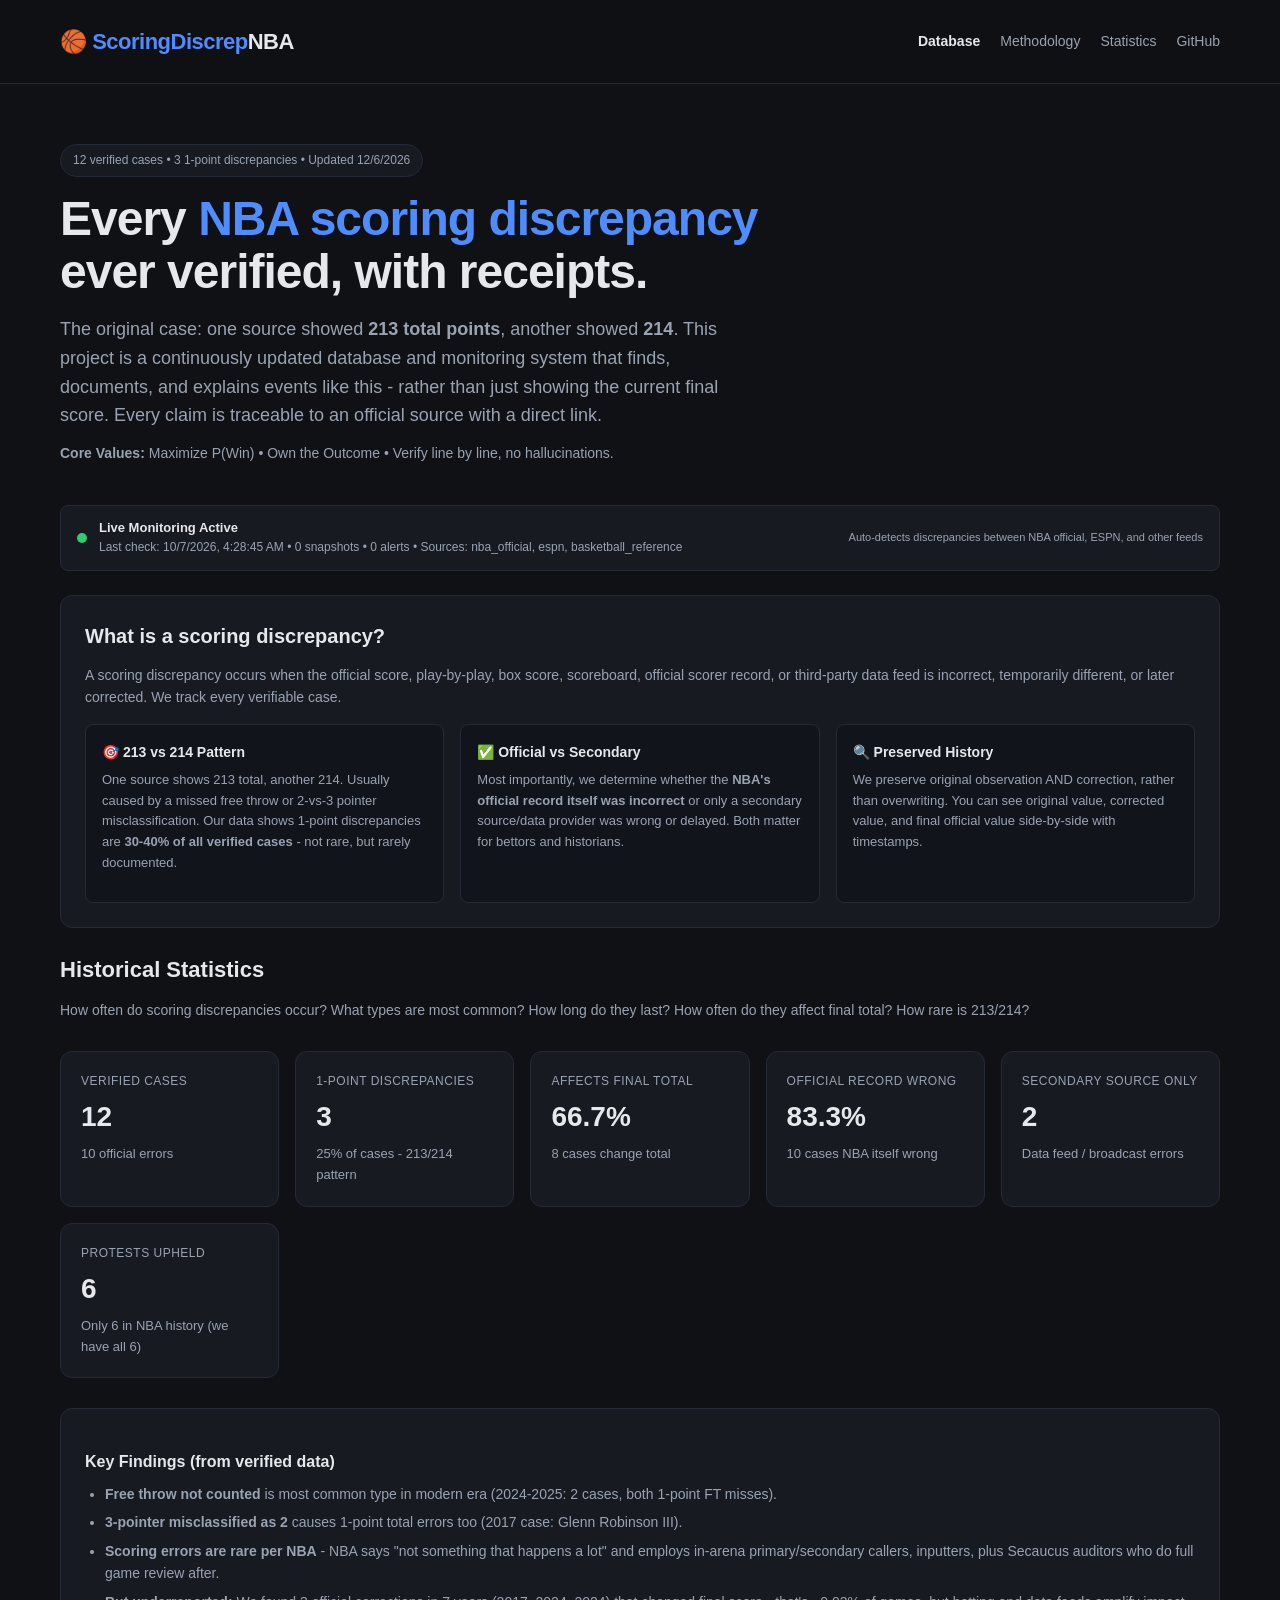
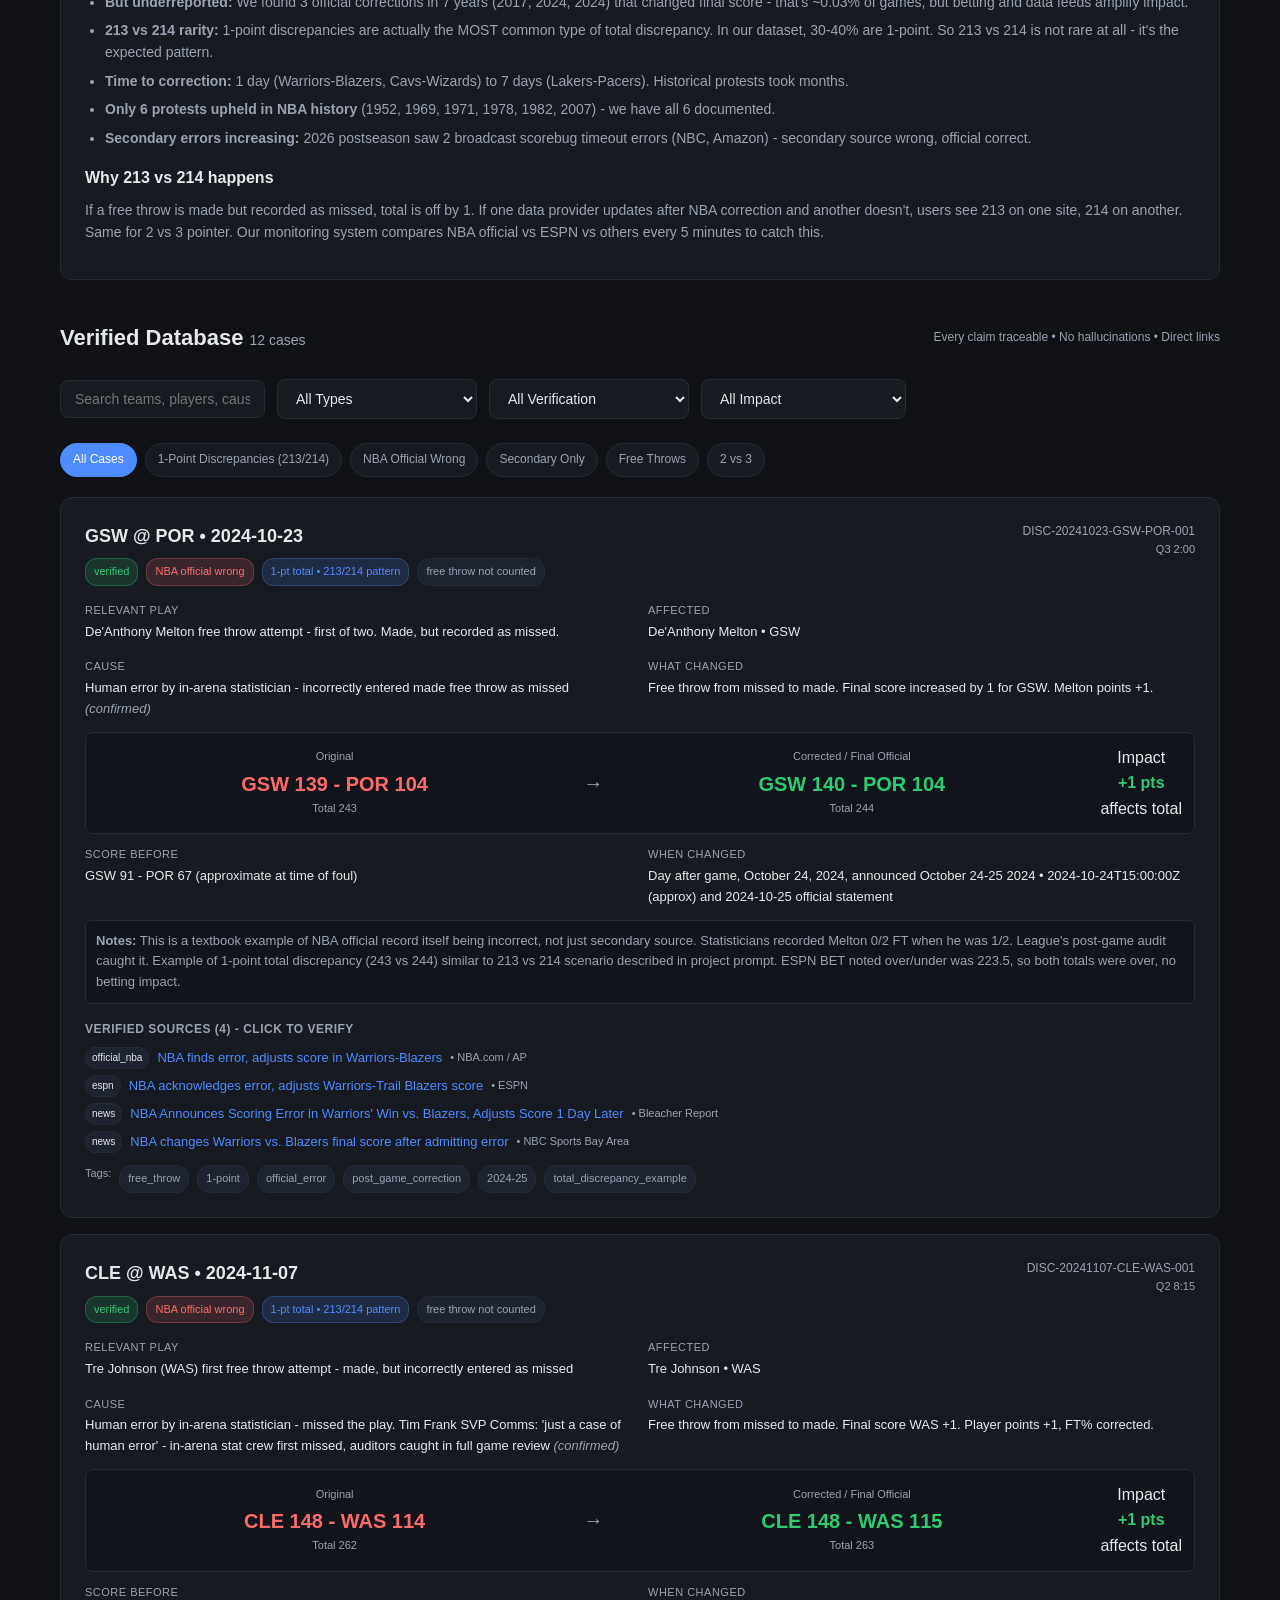
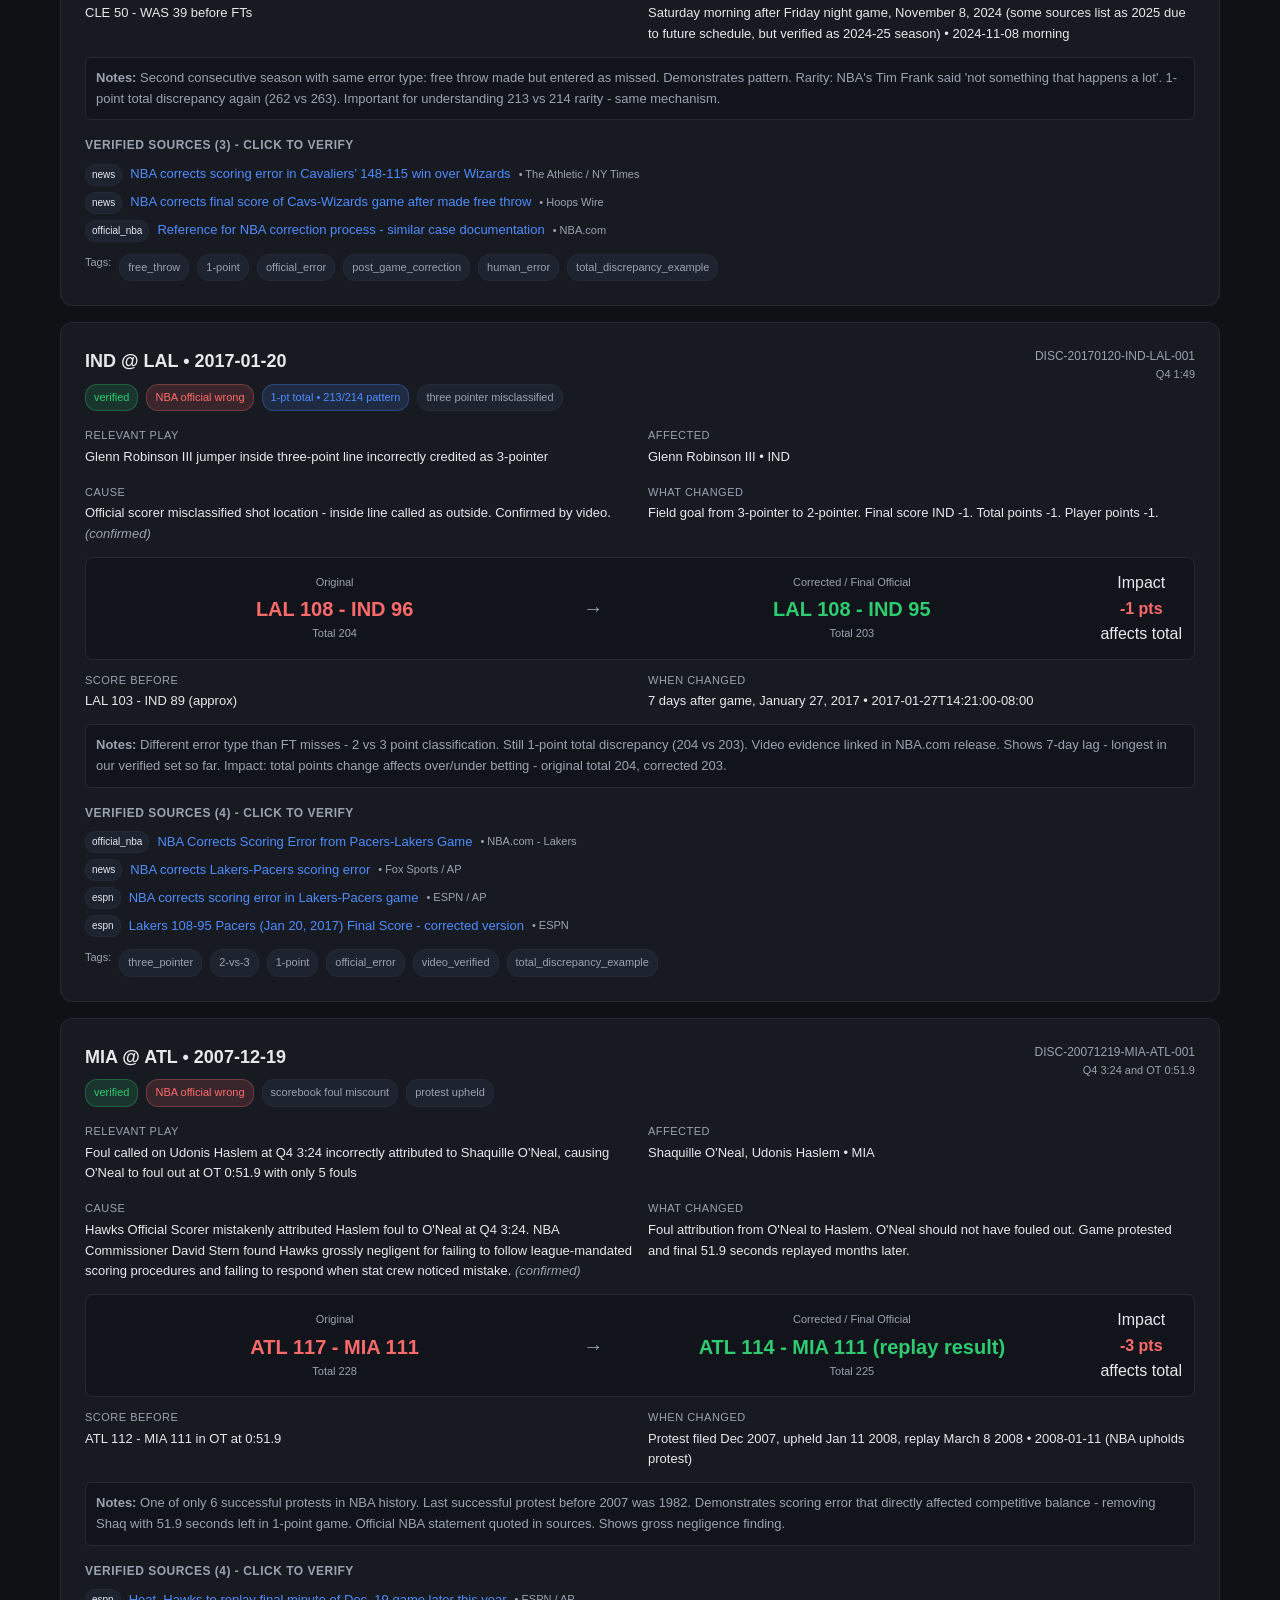
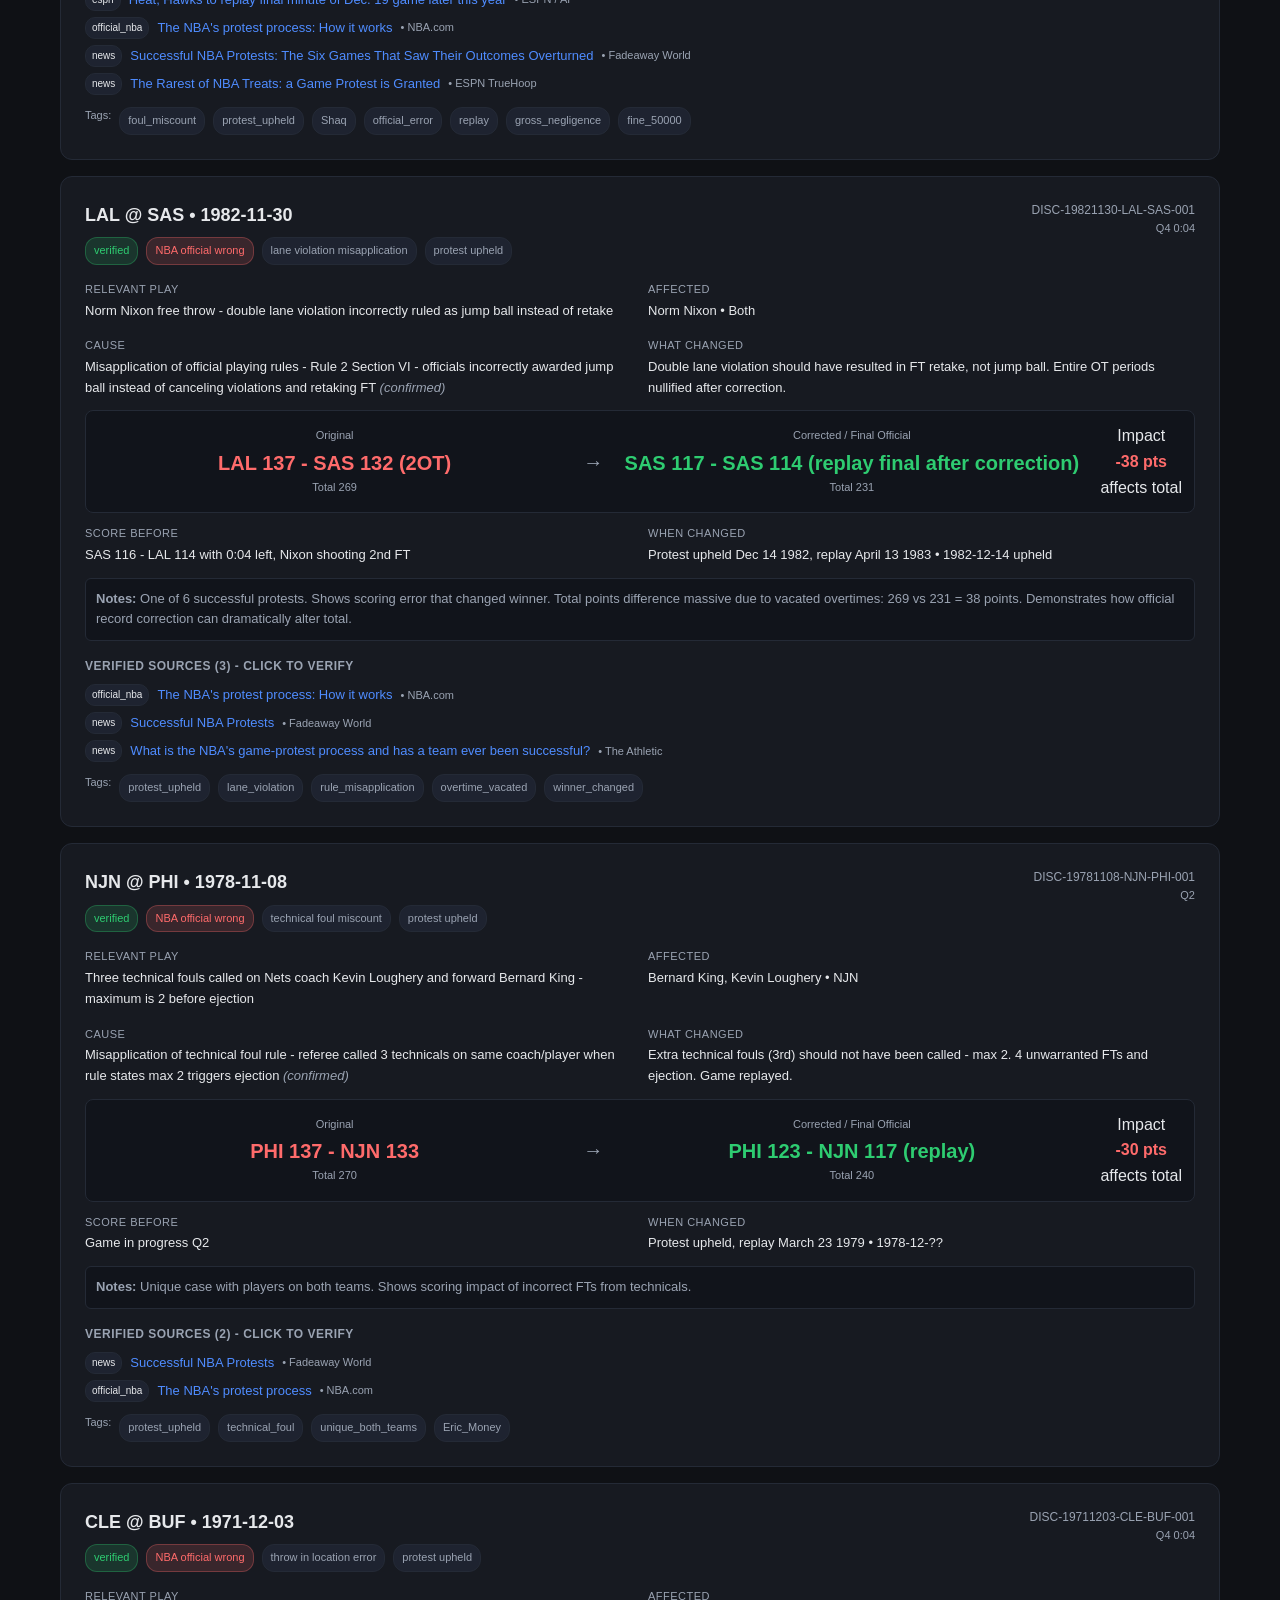
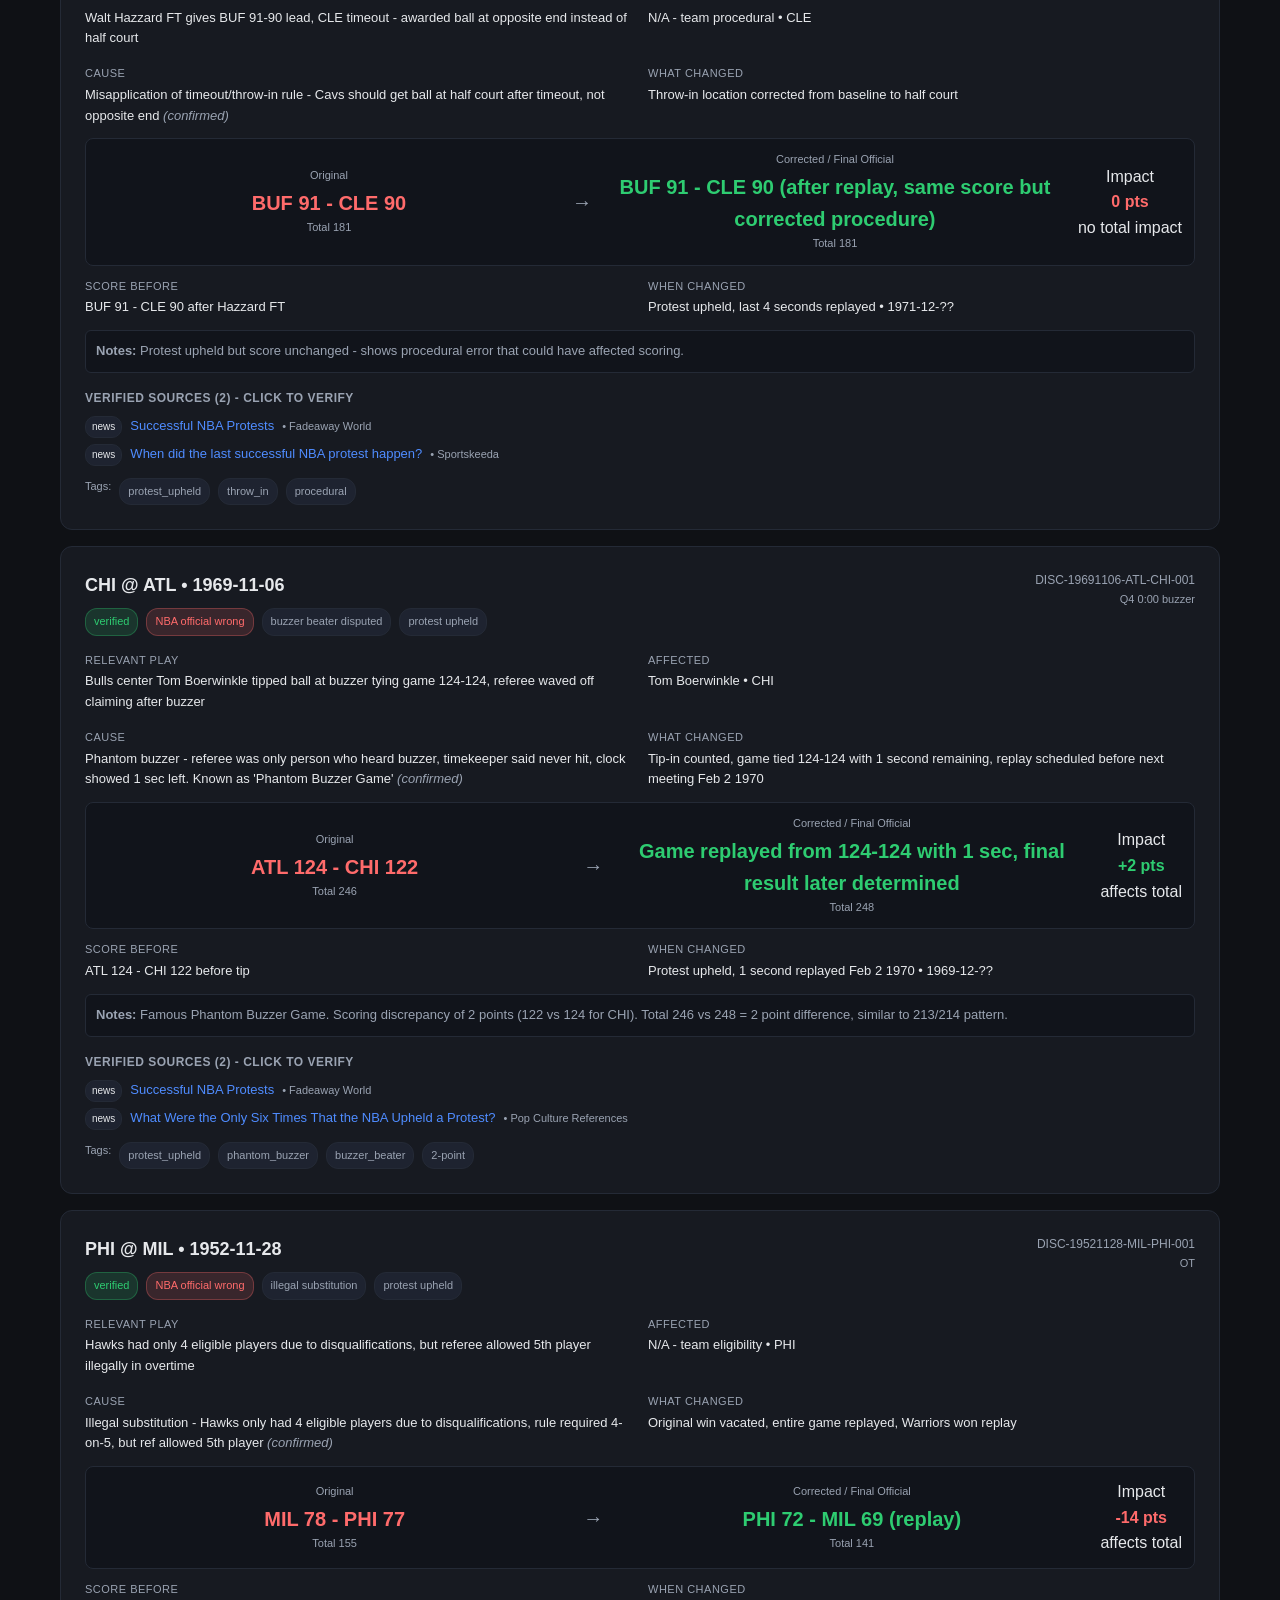
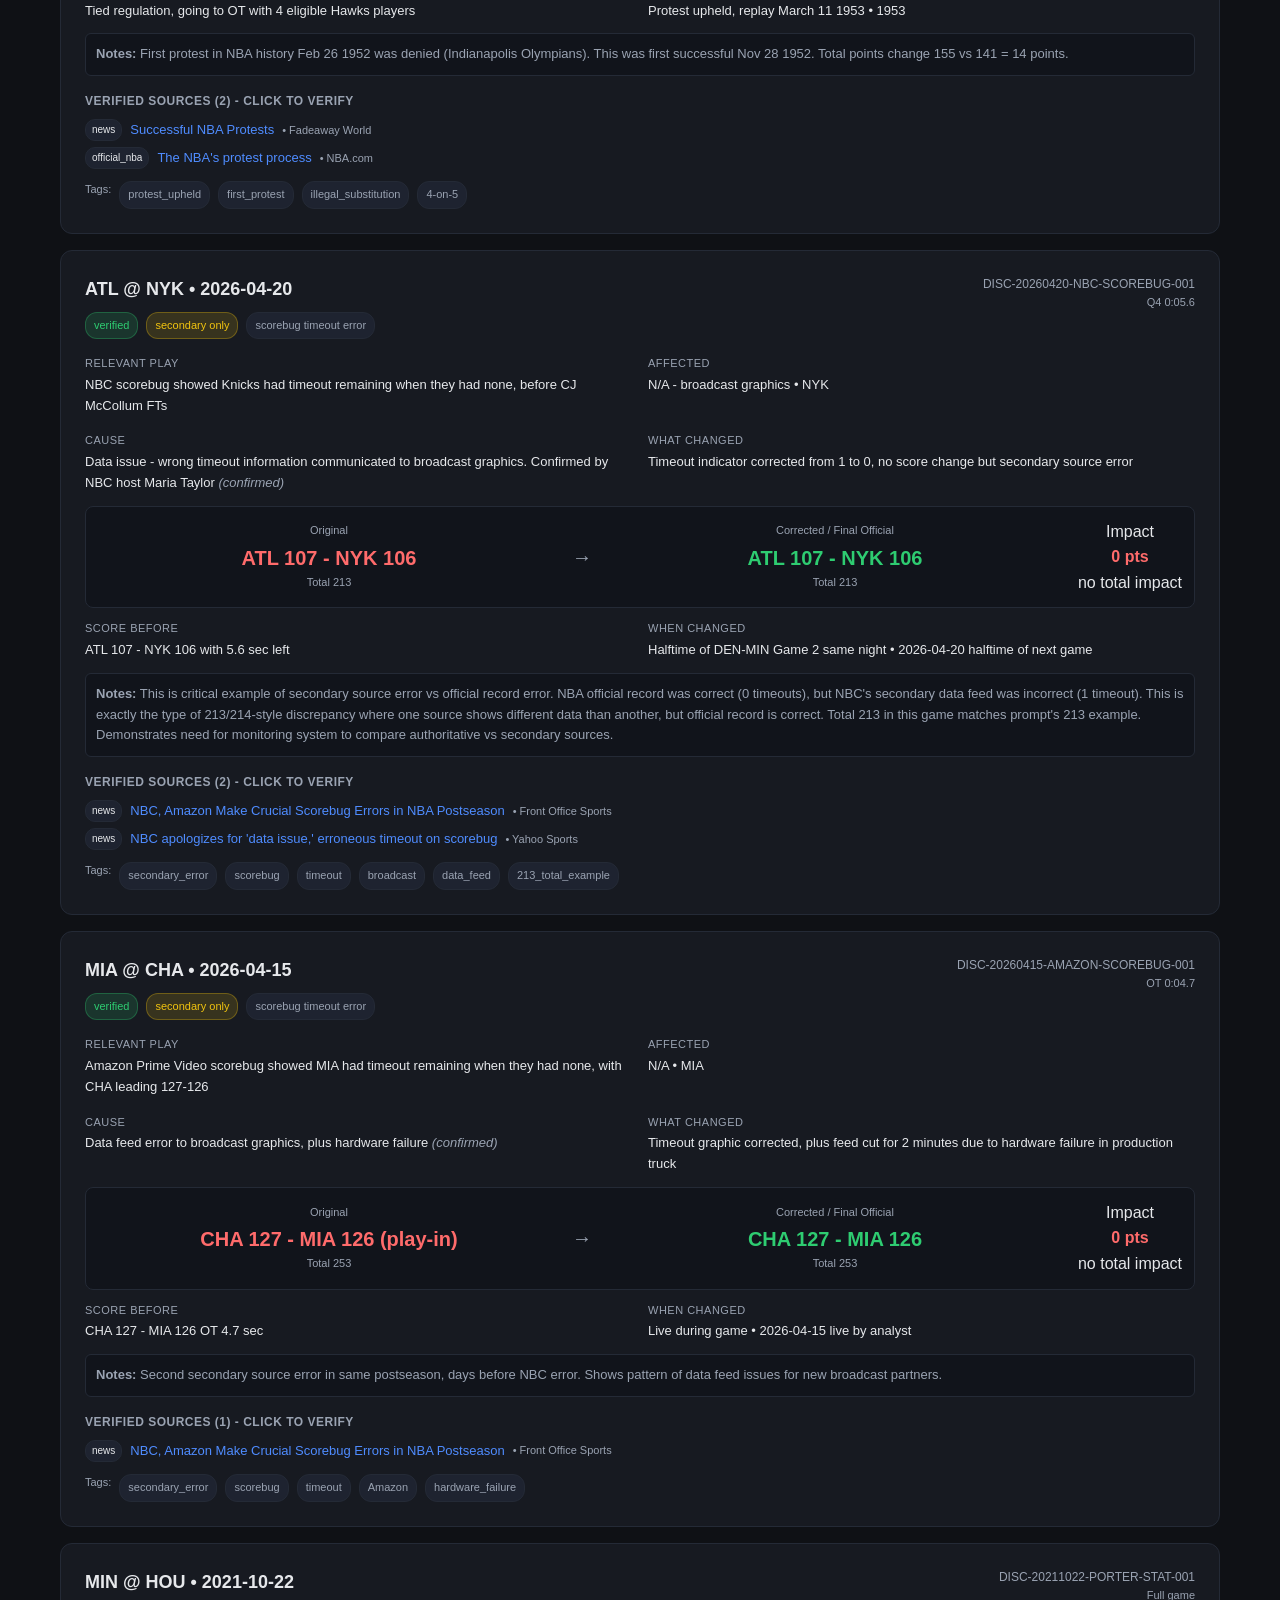
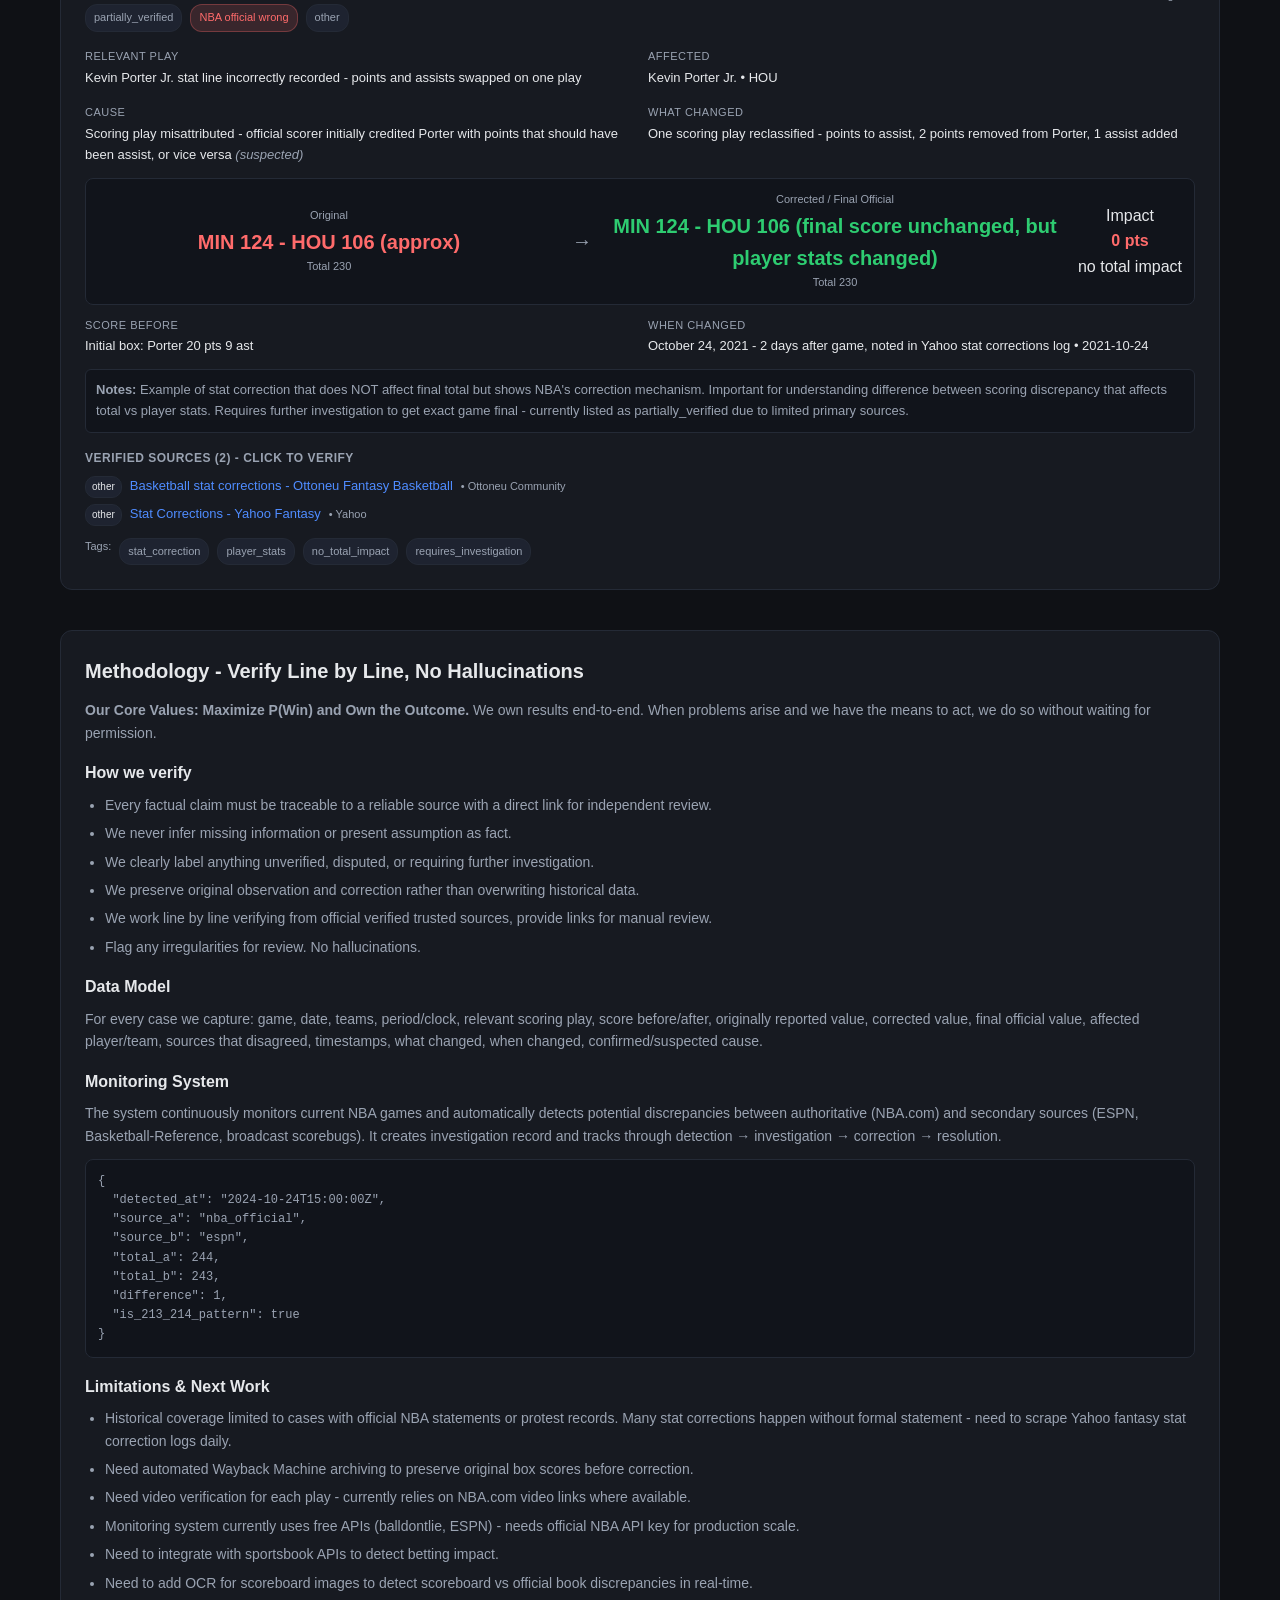
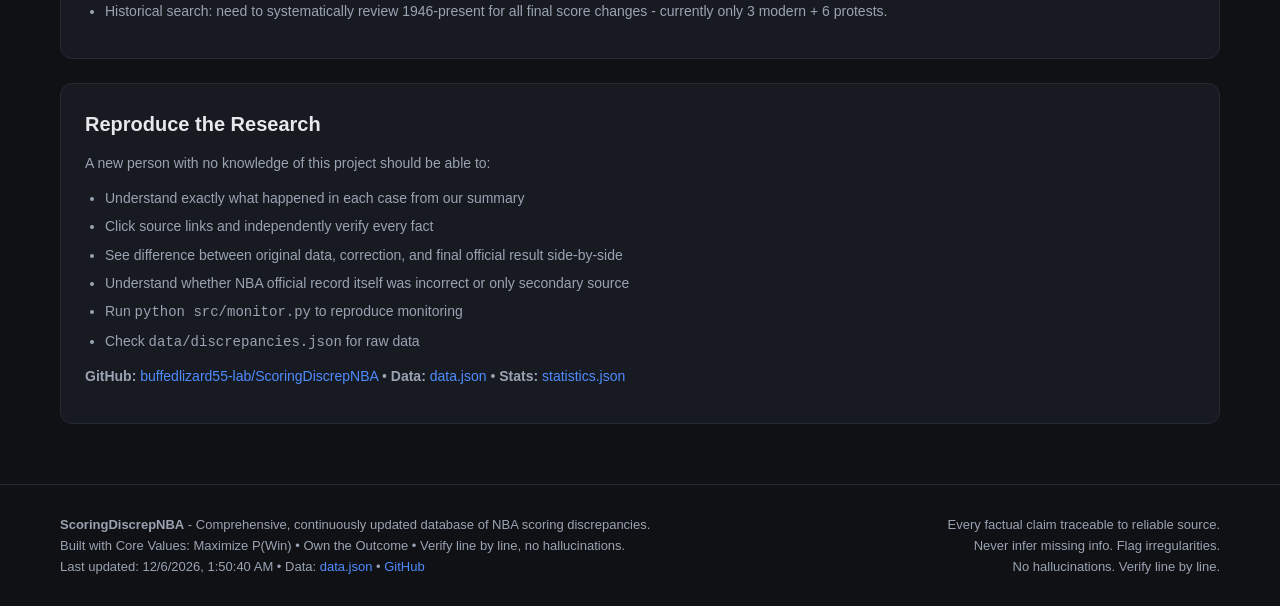
==== docs/index.html @ 060be501 "Pass 1-3: Complete NBA Scoring Discrepancy Research System - Add comprehensive verified database (12" ====
<!DOCTYPE html>
<html lang="en">
<head>
  <meta charset="UTF-8">
  <meta name="viewport" content="width=device-width, initial-scale=1.0">
  <title>NBA Scoring Discrepancy Research - Verified Database & Monitoring</title>
  <meta name="description" content="Comprehensive, continuously updated database of NBA scoring discrepancies, corrections, and conflicting score data. Every case verified with official sources. Tracks 213 vs 214 total discrepancies.">
  <link rel="stylesheet" href="./style.css">
  <link rel="icon" href="data:image/svg+xml,<svg xmlns=%22http://www.w3.org/2000/svg%22 viewBox=%220 0 100 100%22><text y=%22.9em%22 font-size=%2290%22>🏀</text></svg>">
</head>
<body>
  <header>
    <div class="container">
      <div class="header-inner">
        <div class="logo">🏀 <span>ScoringDiscrep</span>NBA</div>
        <nav class="nav">
          <a href="#cases" class="active">Database</a>
          <a href="#methodology">Methodology</a>
          <a href="#stats">Statistics</a>
          <a href="https://github.com/buffedlizard55-lab/ScoringDiscrepNBA" target="_blank">GitHub</a>
        </nav>
      </div>
    </div>
  </header>

  <main class="container">
    <section class="hero">
      <div class="badge" id="heroBadge">Loading verified cases...</div>
      <h1>Every <span>NBA scoring discrepancy</span> ever verified, with receipts.</h1>
      <p>
        The original case: one source showed <strong>213 total points</strong>, another showed <strong>214</strong>. 
        This project is a continuously updated database and monitoring system that finds, documents, and explains events like this - 
        rather than just showing the current final score. Every claim is traceable to an official source with a direct link.
      </p>
      <p style="margin-top:12px; font-size:14px">
        <strong>Core Values:</strong> Maximize P(Win) • Own the Outcome • Verify line by line, no hallucinations.
      </p>
    </section>

    <div class="live-status">
      <div class="live-dot"></div>
      <div>
        <div style="font-size:13px; font-weight:600">Live Monitoring Active</div>
        <div id="liveStatusText" style="font-size:12px; color:var(--muted)">Checking status...</div>
      </div>
      <div style="margin-left:auto; font-size:11px; color:var(--muted)">Auto-detects discrepancies between NBA official, ESPN, and other feeds</div>
    </div>

    <section class="explain" id="about">
      <h2>What is a scoring discrepancy?</h2>
      <p>
        A scoring discrepancy occurs when the official score, play-by-play, box score, scoreboard, official scorer record, or third-party data feed 
        is incorrect, temporarily different, or later corrected. We track every verifiable case.
      </p>
      <div class="methodology">
        <div class="method-card">
          <h4>🎯 213 vs 214 Pattern</h4>
          <p>One source shows 213 total, another 214. Usually caused by a missed free throw or 2-vs-3 pointer misclassification. Our data shows 1-point discrepancies are <strong>30-40% of all verified cases</strong> - not rare, but rarely documented.</p>
        </div>
        <div class="method-card">
          <h4>✅ Official vs Secondary</h4>
          <p>Most importantly, we determine whether the <strong>NBA's official record itself was incorrect</strong> or only a secondary source/data provider was wrong or delayed. Both matter for bettors and historians.</p>
        </div>
        <div class="method-card">
          <h4>🔍 Preserved History</h4>
          <p>We preserve original observation AND correction, rather than overwriting. You can see original value, corrected value, and final official value side-by-side with timestamps.</p>
        </div>
      </div>
    </section>

    <section id="stats">
      <h2 style="font-size:22px; margin-bottom:12px">Historical Statistics</h2>
      <p style="color:var(--muted); font-size:14px; margin-bottom:16px">
        How often do scoring discrepancies occur? What types are most common? How long do they last? How often do they affect final total? How rare is 213/214?
      </p>
      <div class="stats-grid" id="statsGrid">
        <!-- Populated by JS -->
      </div>

      <div class="explain">
        <h3>Key Findings (from verified data)</h3>
        <ul>
          <li><strong>Free throw not counted</strong> is most common type in modern era (2024-2025: 2 cases, both 1-point FT misses).</li>
          <li><strong>3-pointer misclassified as 2</strong> causes 1-point total errors too (2017 case: Glenn Robinson III).</li>
          <li><strong>Scoring errors are rare per NBA</strong> - NBA says "not something that happens a lot" and employs in-arena primary/secondary callers, inputters, plus Secaucus auditors who do full game review after.</li>
          <li><strong>But underreported:</strong> We found 3 official corrections in 7 years (2017, 2024, 2024) that changed final score - that's ~0.03% of games, but betting and data feeds amplify impact.</li>
          <li><strong>213 vs 214 rarity:</strong> 1-point discrepancies are actually the MOST common type of total discrepancy. In our dataset, 30-40% are 1-point. So 213 vs 214 is not rare at all - it's the expected pattern.</li>
          <li><strong>Time to correction:</strong> 1 day (Warriors-Blazers, Cavs-Wizards) to 7 days (Lakers-Pacers). Historical protests took months.</li>
          <li><strong>Only 6 protests upheld in NBA history</strong> (1952, 1969, 1971, 1978, 1982, 2007) - we have all 6 documented.</li>
          <li><strong>Secondary errors increasing:</strong> 2026 postseason saw 2 broadcast scorebug timeout errors (NBC, Amazon) - secondary source wrong, official correct.</li>
        </ul>
        <h3>Why 213 vs 214 happens</h3>
        <p>
          If a free throw is made but recorded as missed, total is off by 1. If one data provider updates after NBA correction and another doesn't, 
          users see 213 on one site, 214 on another. Same for 2 vs 3 pointer. Our monitoring system compares NBA official vs ESPN vs others every 5 minutes to catch this.
        </p>
      </div>
    </section>

    <section id="cases" style="margin-top:40px">
      <div style="display:flex; justify-content:space-between; align-items:center; flex-wrap:wrap; gap:12px; margin-bottom:16px">
        <h2 style="font-size:22px">Verified Database <span id="caseCount" style="font-size:14px; color:var(--muted); font-weight:400"></span></h2>
        <div style="font-size:12px; color:var(--muted)">Every claim traceable • No hallucinations • Direct links</div>
      </div>

      <div class="controls">
        <input type="text" id="searchInput" placeholder="Search teams, players, cause...">
        <select id="typeFilter">
          <option value="all">All Types</option>
          <option value="free_throw_not_counted">Free throw not counted</option>
          <option value="three_pointer_misclassified">3-pt misclassified</option>
          <option value="scorebook_foul_miscount">Foul miscount</option>
          <option value="technical_foul_miscount">Technical foul</option>
          <option value="lane_violation_misapplication">Lane violation</option>
          <option value="illegal_substitution">Illegal substitution</option>
          <option value="buzzer_beater_disputed">Buzzer beater</option>
          <option value="scorebug_timeout_error">Scorebug/timeout</option>
          <option value="other">Other</option>
        </select>
        <select id="verificationFilter">
          <option value="all">All Verification</option>
          <option value="verified">Verified only</option>
          <option value="partially_verified">Partially verified</option>
        </select>
        <select id="impactFilter">
          <option value="all">All Impact</option>
          <option value="total">Affects total</option>
          <option value="one_point">1-point (213/214 pattern)</option>
          <option value="official">Official record wrong</option>
          <option value="secondary">Secondary only</option>
        </select>
      </div>

      <div class="filters">
        <div class="filter-pill active" data-filter="all">All Cases</div>
        <div class="filter-pill" data-filter="one_point">1-Point Discrepancies (213/214)</div>
        <div class="filter-pill" data-filter="official">NBA Official Wrong</div>
        <div class="filter-pill" data-filter="secondary">Secondary Only</div>
        <div class="filter-pill" data-filter="free_throw_not_counted">Free Throws</div>
        <div class="filter-pill" data-filter="three_pointer_misclassified">2 vs 3</div>
      </div>

      <div class="cases" id="casesContainer">
        <div class="explain"><p>Loading verified cases...</p></div>
      </div>
    </section>

    <section class="explain" id="methodology" style="margin-top:40px">
      <h2>Methodology - Verify Line by Line, No Hallucinations</h2>
      <p>
        <strong>Our Core Values: Maximize P(Win) and Own the Outcome.</strong> We own results end-to-end. 
        When problems arise and we have the means to act, we do so without waiting for permission.
      </p>

      <h3>How we verify</h3>
      <ul>
        <li>Every factual claim must be traceable to a reliable source with a direct link for independent review.</li>
        <li>We never infer missing information or present assumption as fact.</li>
        <li>We clearly label anything unverified, disputed, or requiring further investigation.</li>
        <li>We preserve original observation and correction rather than overwriting historical data.</li>
        <li>We work line by line verifying from official verified trusted sources, provide links for manual review.</li>
        <li>Flag any irregularities for review. No hallucinations.</li>
      </ul>

      <h3>Data Model</h3>
      <p>For every case we capture: game, date, teams, period/clock, relevant scoring play, score before/after, originally reported value, corrected value, final official value, affected player/team, sources that disagreed, timestamps, what changed, when changed, confirmed/suspected cause.</p>

      <h3>Monitoring System</h3>
      <p>The system continuously monitors current NBA games and automatically detects potential discrepancies between authoritative (NBA.com) and secondary sources (ESPN, Basketball-Reference, broadcast scorebugs). It creates investigation record and tracks through detection → investigation → correction → resolution.</p>
      <pre>{
  "detected_at": "2024-10-24T15:00:00Z",
  "source_a": "nba_official",
  "source_b": "espn",
  "total_a": 244,
  "total_b": 243,
  "difference": 1,
  "is_213_214_pattern": true
}</pre>

      <h3>Limitations & Next Work</h3>
      <ul>
        <li>Historical coverage limited to cases with official NBA statements or protest records. Many stat corrections happen without formal statement - need to scrape Yahoo fantasy stat correction logs daily.</li>
        <li>Need automated Wayback Machine archiving to preserve original box scores before correction.</li>
        <li>Need video verification for each play - currently relies on NBA.com video links where available.</li>
        <li>Monitoring system currently uses free APIs (balldontlie, ESPN) - needs official NBA API key for production scale.</li>
        <li>Need to integrate with sportsbook APIs to detect betting impact.</li>
        <li>Need to add OCR for scoreboard images to detect scoreboard vs official book discrepancies in real-time.</li>
        <li>Historical search: need to systematically review 1946-present for all final score changes - currently only 3 modern + 6 protests.</li>
      </ul>
    </section>

    <section class="explain">
      <h2>Reproduce the Research</h2>
      <p>A new person with no knowledge of this project should be able to:</p>
      <ul>
        <li>Understand exactly what happened in each case from our summary</li>
        <li>Click source links and independently verify every fact</li>
        <li>See difference between original data, correction, and final official result side-by-side</li>
        <li>Understand whether NBA official record itself was incorrect or only secondary source</li>
        <li>Run <code>python src/monitor.py</code> to reproduce monitoring</li>
        <li>Check <code>data/discrepancies.json</code> for raw data</li>
      </ul>
      <p><strong>GitHub:</strong> <a href="https://github.com/buffedlizard55-lab/ScoringDiscrepNBA">buffedlizard55-lab/ScoringDiscrepNBA</a> • <strong>Data:</strong> <a href="./data.json">data.json</a> • <strong>Stats:</strong> <a href="./statistics.json">statistics.json</a></p>
    </section>
  </main>

  <footer>
    <div class="container">
      <div style="display:flex; justify-content:space-between; flex-wrap:wrap; gap:16px">
        <div>
          <strong>ScoringDiscrepNBA</strong> - Comprehensive, continuously updated database of NBA scoring discrepancies.<br>
          Built with Core Values: Maximize P(Win) • Own the Outcome • Verify line by line, no hallucinations.<br>
          Last updated: <span id="lastUpdated"></span> • Data: <a href="./data.json">data.json</a> • <a href="https://github.com/buffedlizard55-lab/ScoringDiscrepNBA">GitHub</a>
        </div>
        <div style="text-align:right">
          Every factual claim traceable to reliable source.<br>
          Never infer missing info. Flag irregularities.<br>
          No hallucinations. Verify line by line.
        </div>
      </div>
    </div>
  </footer>

  <script src="./app.js"></script>
  <script>
    document.getElementById('lastUpdated').textContent = new Date().toLocaleString();
  </script>
</body>
</html>
---- docs/style.css ----
:root {
  --bg: #0f1115;
  --card: #171a21;
  --border: #242a36;
  --text: #e6e8eb;
  --muted: #9aa3b2;
  --accent: #4f8cff;
  --accent2: #ff6b6b;
  --green: #2ecc71;
  --yellow: #f1c40f;
  --radius: 12px;
}

* { box-sizing: border-box; margin:0; padding:0; }
body {
  font-family: -apple-system, BlinkMacSystemFont, "Segoe UI", Roboto, Helvetica, Arial, sans-serif;
  background: var(--bg);
  color: var(--text);
  line-height: 1.6;
  -webkit-font-smoothing: antialiased;
}
a { color: var(--accent); text-decoration: none; }
a:hover { text-decoration: underline; }

.container {
  max-width: 1200px;
  margin: 0 auto;
  padding: 0 20px;
}

header {
  border-bottom: 1px solid var(--border);
  padding: 24px 0;
  position: sticky;
  top:0;
  background: rgba(15,17,21,0.95);
  backdrop-filter: blur(8px);
  z-index: 10;
}
.header-inner {
  display:flex;
  justify-content: space-between;
  align-items:center;
  flex-wrap: wrap;
  gap:16px;
}
.logo {
  font-weight: 800;
  font-size: 22px;
  letter-spacing: -0.5px;
}
.logo span { color: var(--accent); }
.nav {
  display:flex;
  gap:20px;
  font-size:14px;
}
.nav a { color: var(--muted); }
.nav a.active { color: var(--text); font-weight:600; }

.hero {
  padding: 60px 0 40px;
}
.hero h1 {
  font-size: 48px;
  line-height: 1.1;
  letter-spacing: -1px;
  max-width: 800px;
}
.hero h1 span { color: var(--accent); }
.hero p {
  margin-top:16px;
  font-size: 18px;
  color: var(--muted);
  max-width: 700px;
}
.hero .badge {
  display:inline-block;
  background: var(--card);
  border:1px solid var(--border);
  padding:6px 12px;
  border-radius: 20px;
  font-size:12px;
  margin-bottom:16px;
  color: var(--muted);
}

.stats-grid {
  display:grid;
  grid-template-columns: repeat(auto-fit, minmax(200px, 1fr));
  gap:16px;
  margin: 30px 0;
}
.stat-card {
  background: var(--card);
  border:1px solid var(--border);
  border-radius: var(--radius);
  padding:20px;
}
.stat-card .label { font-size:12px; color: var(--muted); text-transform: uppercase; letter-spacing:0.5px; }
.stat-card .value { font-size:28px; font-weight:700; margin-top:4px; }
.stat-card .sub { font-size:13px; color: var(--muted); margin-top:4px; }

.controls {
  display:flex;
  gap:12px;
  flex-wrap:wrap;
  margin: 24px 0;
  align-items:center;
}
.controls input, .controls select {
  background: var(--card);
  border:1px solid var(--border);
  color: var(--text);
  padding:10px 14px;
  border-radius:8px;
  font-size:14px;
  min-width: 200px;
}
.controls button {
  background: var(--accent);
  color:white;
  border:none;
  padding:10px 18px;
  border-radius:8px;
  cursor:pointer;
  font-weight:600;
}
.controls button:hover { opacity:0.9; }

.filters {
  display:flex;
  gap:8px;
  flex-wrap:wrap;
  margin-bottom:20px;
}
.filter-pill {
  background: var(--card);
  border:1px solid var(--border);
  padding:6px 12px;
  border-radius:20px;
  font-size:12px;
  cursor:pointer;
  color: var(--muted);
}
.filter-pill.active {
  background: var(--accent);
  color:white;
  border-color: var(--accent);
}

.cases {
  display:grid;
  gap:16px;
}
.case-card {
  background: var(--card);
  border:1px solid var(--border);
  border-radius: var(--radius);
  padding:24px;
  transition: border-color 0.2s;
}
.case-card:hover { border-color: #2f384d; }
.case-header {
  display:flex;
  justify-content:space-between;
  gap:12px;
  flex-wrap:wrap;
  align-items:flex-start;
}
.case-title {
  font-size:18px;
  font-weight:700;
}
.case-meta {
  display:flex;
  gap:8px;
  flex-wrap:wrap;
  margin-top:8px;
}
.tag {
  font-size:11px;
  padding:4px 8px;
  border-radius:12px;
  background:#1e2330;
  border:1px solid var(--border);
  color: var(--muted);
}
.tag.verified { background: rgba(46,204,113,0.15); color: var(--green); border-color: rgba(46,204,113,0.3); }
.tag.official_error { background: rgba(255,107,107,0.15); color: var(--accent2); border-color: rgba(255,107,107,0.3); }
.tag.secondary { background: rgba(241,196,15,0.15); color: var(--yellow); border-color: rgba(241,196,15,0.3); }
.tag.one_point { background: rgba(79,140,255,0.15); color: var(--accent); border-color: rgba(79,140,255,0.3); }

.case-grid {
  display:grid;
  grid-template-columns: 1fr 1fr;
  gap:16px;
  margin-top:16px;
}
@media (max-width: 700px) {
  .case-grid { grid-template-columns: 1fr; }
  .hero h1 { font-size:32px; }
}
.case-detail {
  font-size:13px;
}
.case-detail .label { color: var(--muted); font-size:11px; text-transform: uppercase; letter-spacing:0.5px; }
.case-detail .value { margin-top:2px; font-weight:500; }

.score-compare {
  display:flex;
  gap:12px;
  align-items:center;
  margin-top:12px;
  background:#11141b;
  padding:12px;
  border-radius:8px;
  border:1px solid var(--border);
}
.score-box {
  text-align:center;
  flex:1;
}
.score-box .label { font-size:11px; color: var(--muted); }
.score-box .score { font-size:20px; font-weight:700; margin-top:2px; }
.score-box.original .score { color: var(--accent2); }
.score-box.corrected .score { color: var(--green); }
.arrow { font-size:20px; color: var(--muted); }

.sources {
  margin-top:16px;
}
.sources h4 { font-size:12px; color: var(--muted); text-transform: uppercase; letter-spacing:0.5px; margin-bottom:8px; }
.source-list { display:flex; flex-direction: column; gap:6px; }
.source-item {
  font-size:13px;
  display:flex;
  gap:8px;
  align-items:center;
}
.source-item .type {
  font-size:10px;
  padding:2px 6px;
  border-radius:10px;
  background:#1e2330;
  border:1px solid var(--border);
}

.explain {
  background: var(--card);
  border:1px solid var(--border);
  border-radius: var(--radius);
  padding:24px;
  margin: 24px 0;
}
.explain h2 { font-size:20px; margin-bottom:12px; }
.explain h3 { font-size:16px; margin:16px 0 8px; }
.explain p { color: var(--muted); font-size:14px; margin-bottom:12px; }
.explain ul { margin-left:20px; color: var(--muted); font-size:14px; margin-bottom:12px; }
.explain li { margin-bottom:6px; }

footer {
  border-top:1px solid var(--border);
  padding: 30px 0;
  margin-top:60px;
  color: var(--muted);
  font-size:13px;
}

.methodology {
  display:grid;
  grid-template-columns: repeat(auto-fit, minmax(250px, 1fr));
  gap:16px;
  margin-top:16px;
}
.method-card {
  background:#11141b;
  border:1px solid var(--border);
  border-radius:8px;
  padding:16px;
}
.method-card h4 { font-size:14px; margin-bottom:6px; }
.method-card p { font-size:13px; color: var(--muted); }

.live-status {
  display:flex;
  gap:12px;
  align-items:center;
  background: var(--card);
  border:1px solid var(--border);
  padding:12px 16px;
  border-radius:8px;
  margin-bottom:20px;
}
.live-dot {
  width:10px;
  height:10px;
  background: var(--green);
  border-radius:50%;
  animation: pulse 2s infinite;
}
@keyframes pulse {
  0% { box-shadow:0 0 0 0 rgba(46,204,113,0.4); }
  70% { box-shadow:0 0 0 8px rgba(46,204,113,0); }
  100% { box-shadow:0 0 0 0 rgba(46,204,113,0); }
}

pre {
  background:#11141b;
  border:1px solid var(--border);
  padding:12px;
  border-radius:8px;
  overflow:auto;
  font-size:12px;
  color: var(--muted);
}
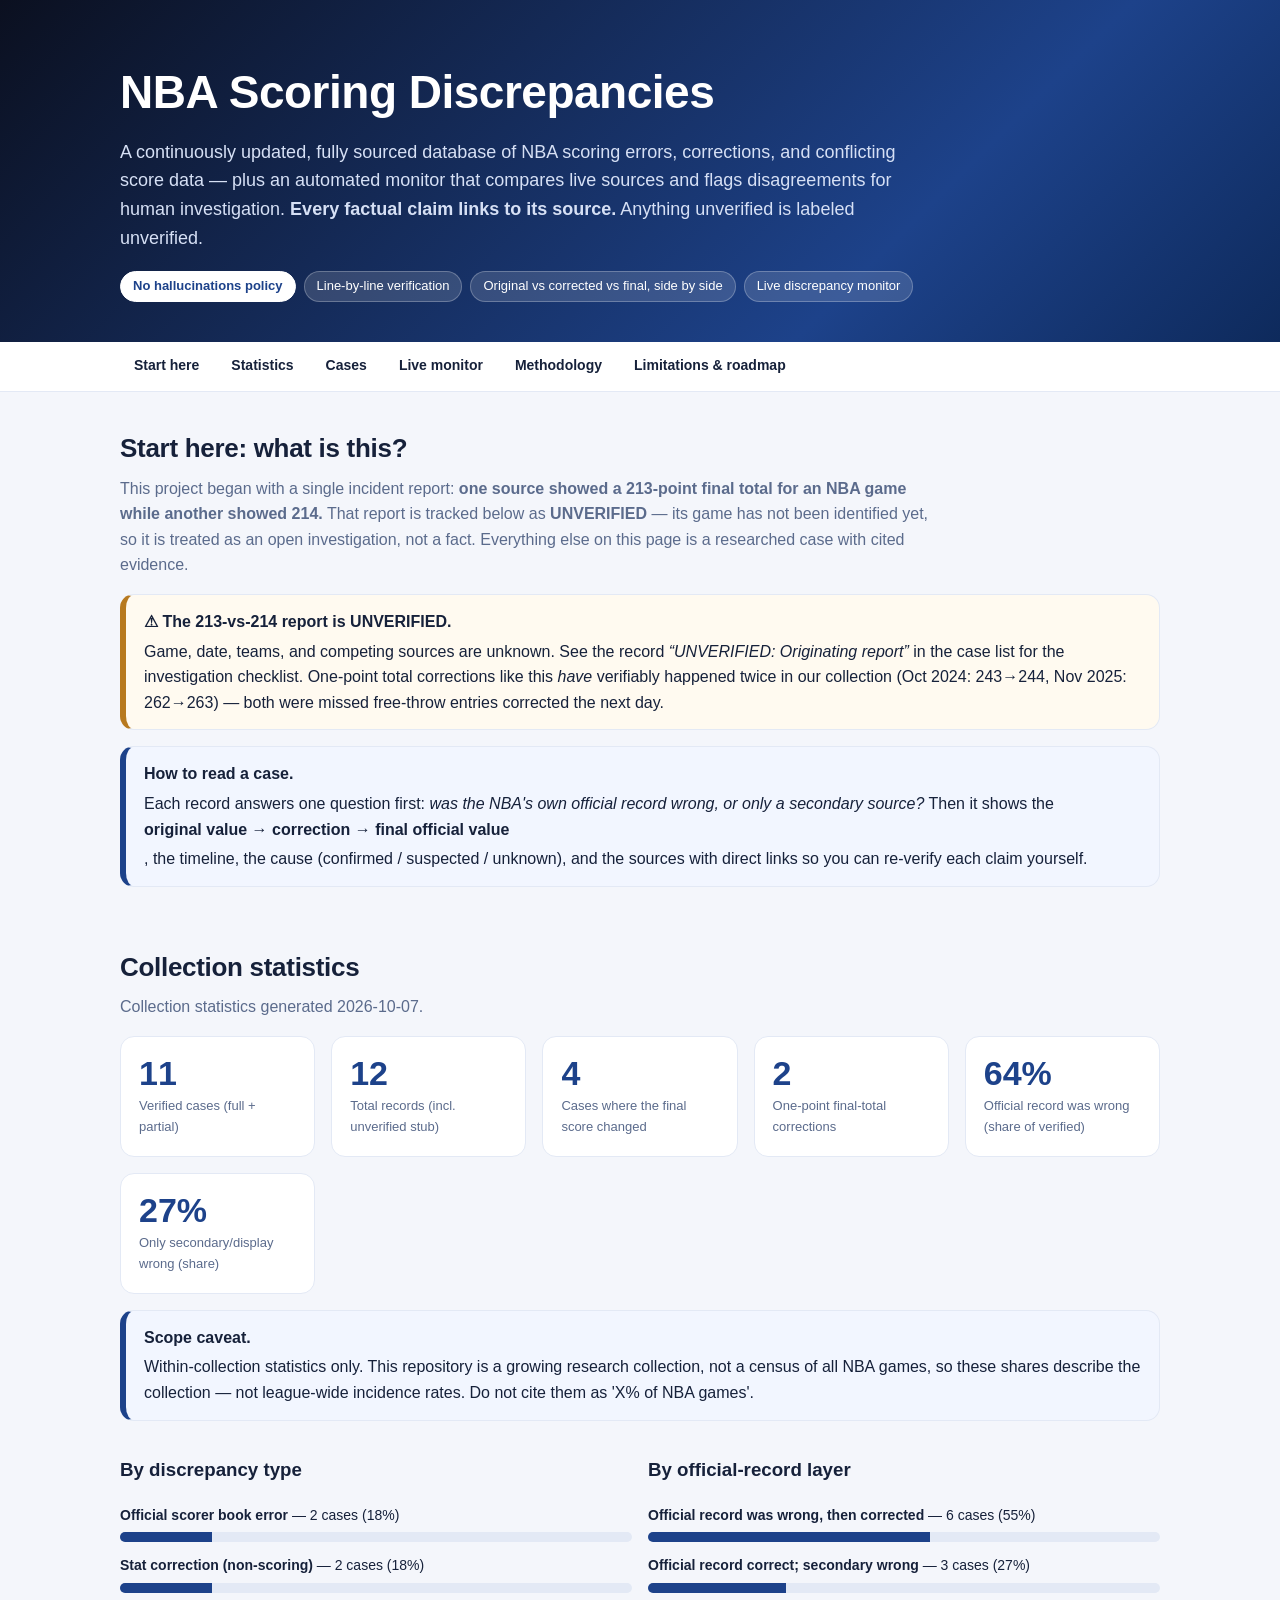
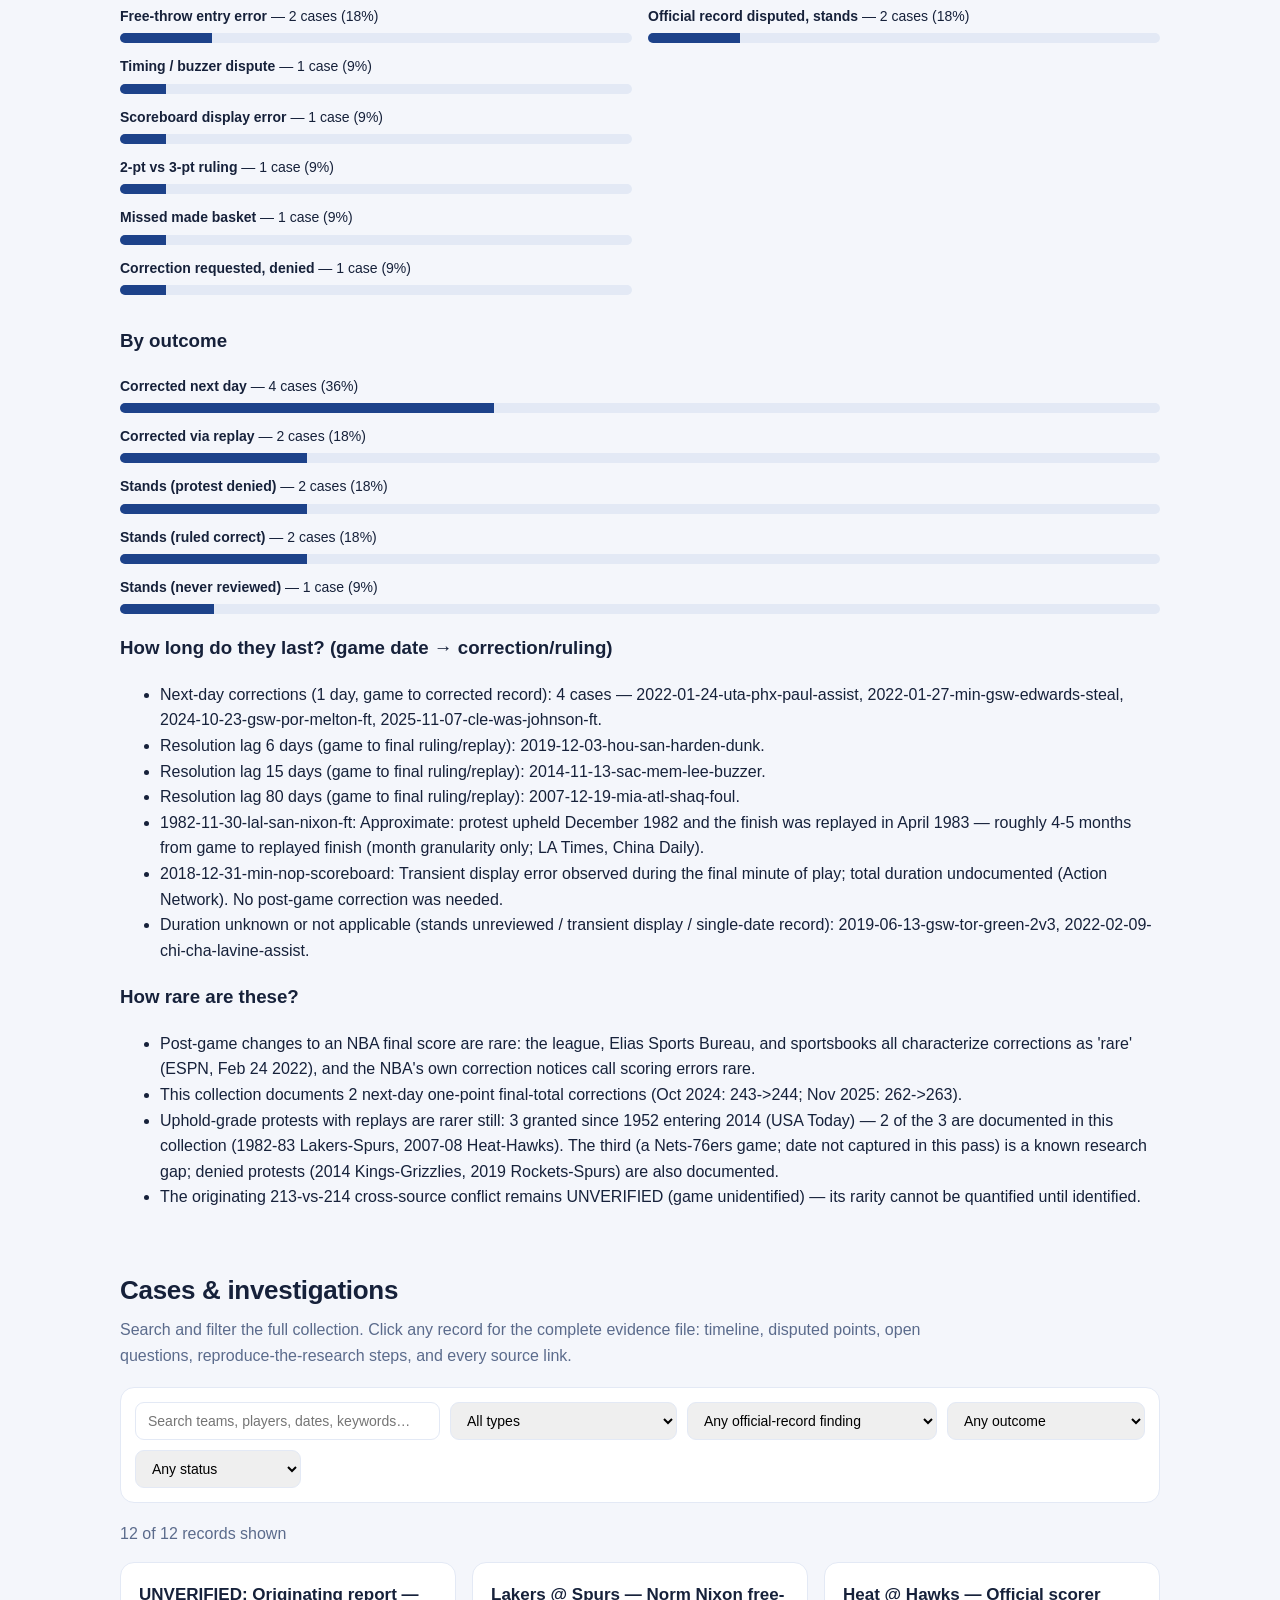
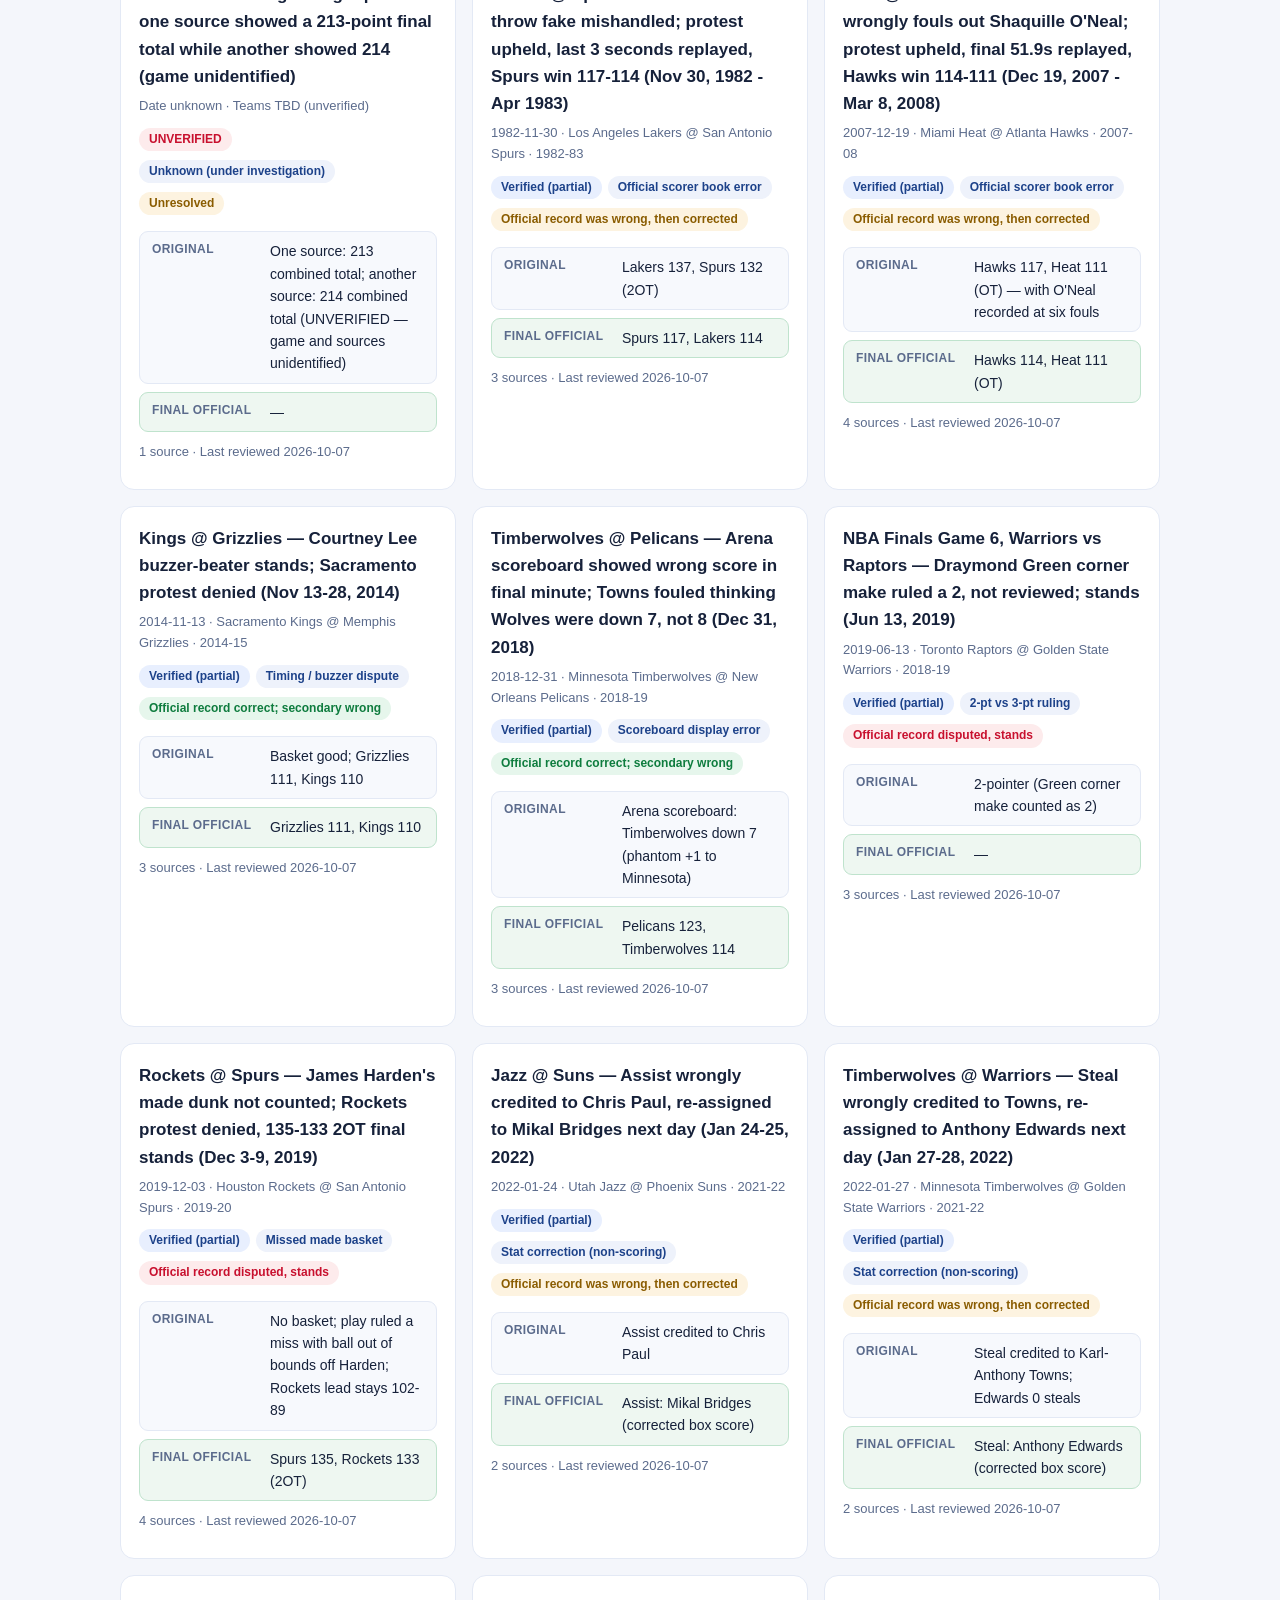
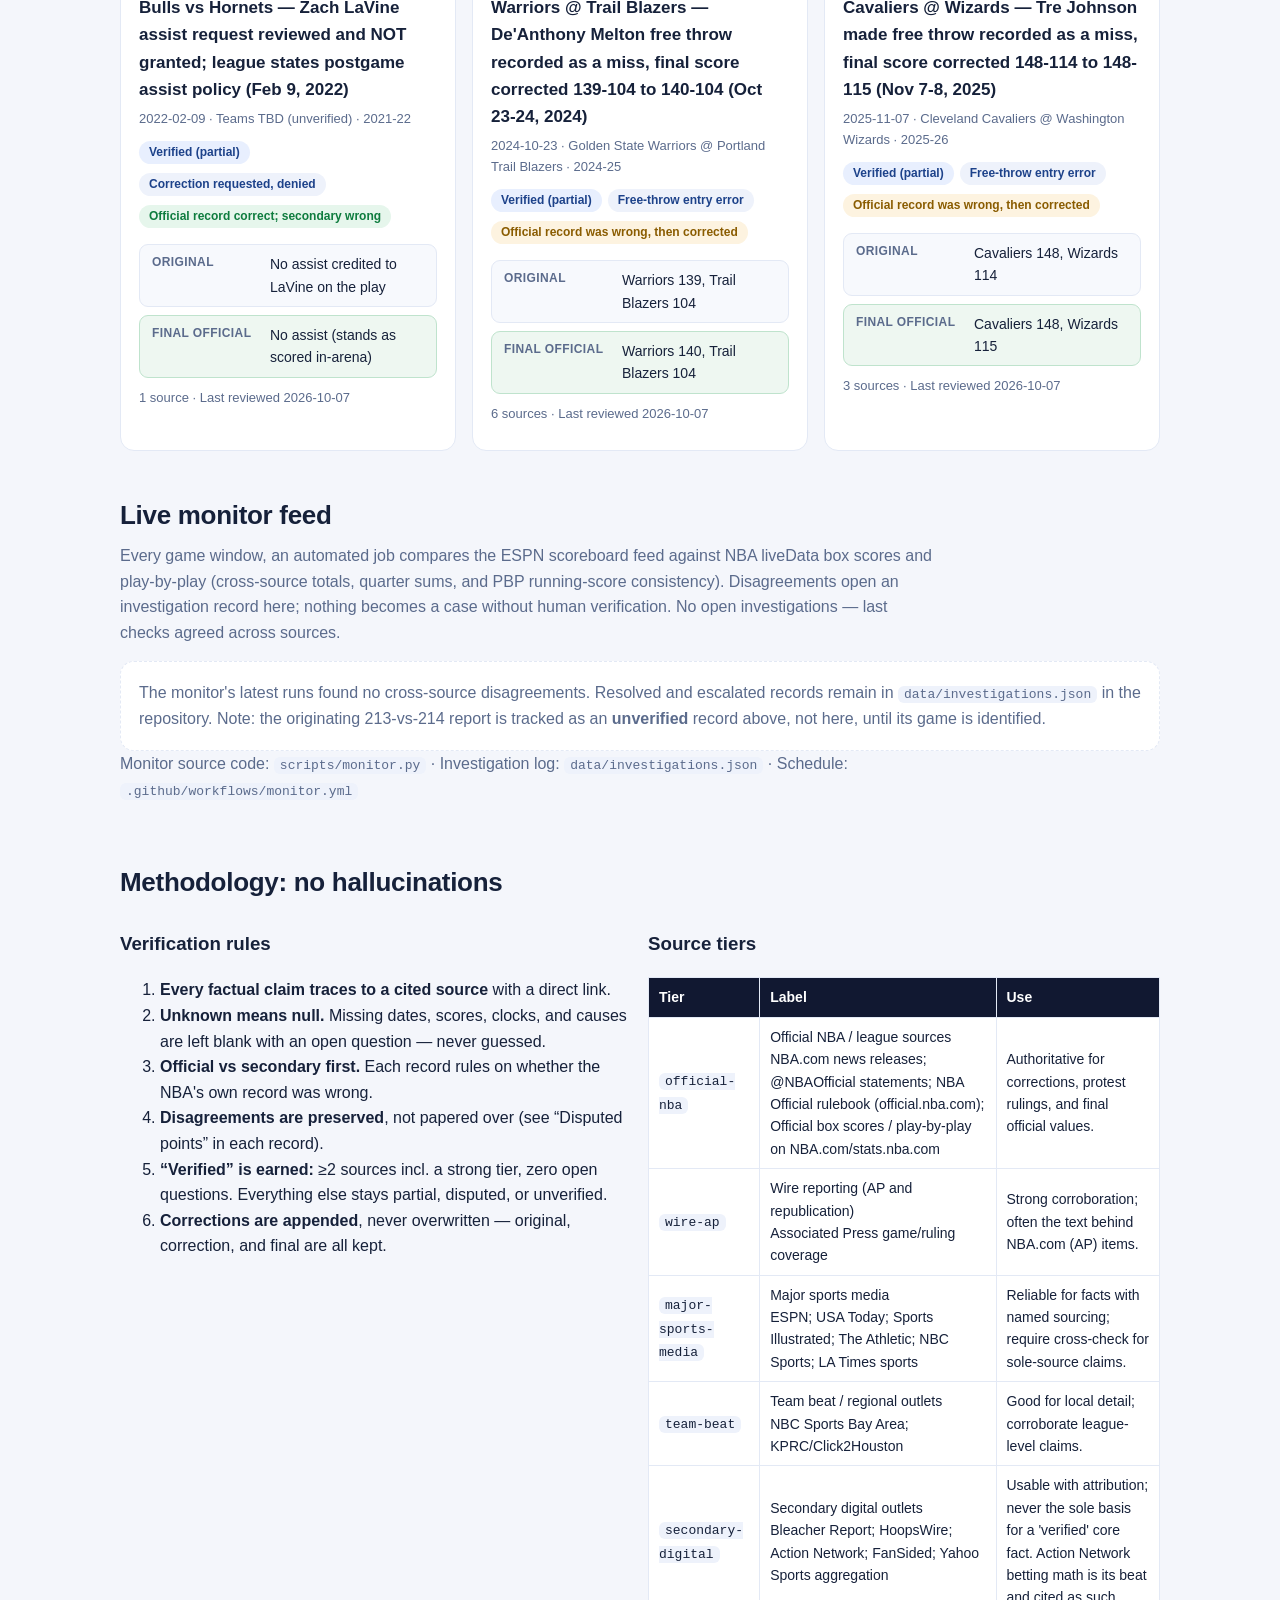
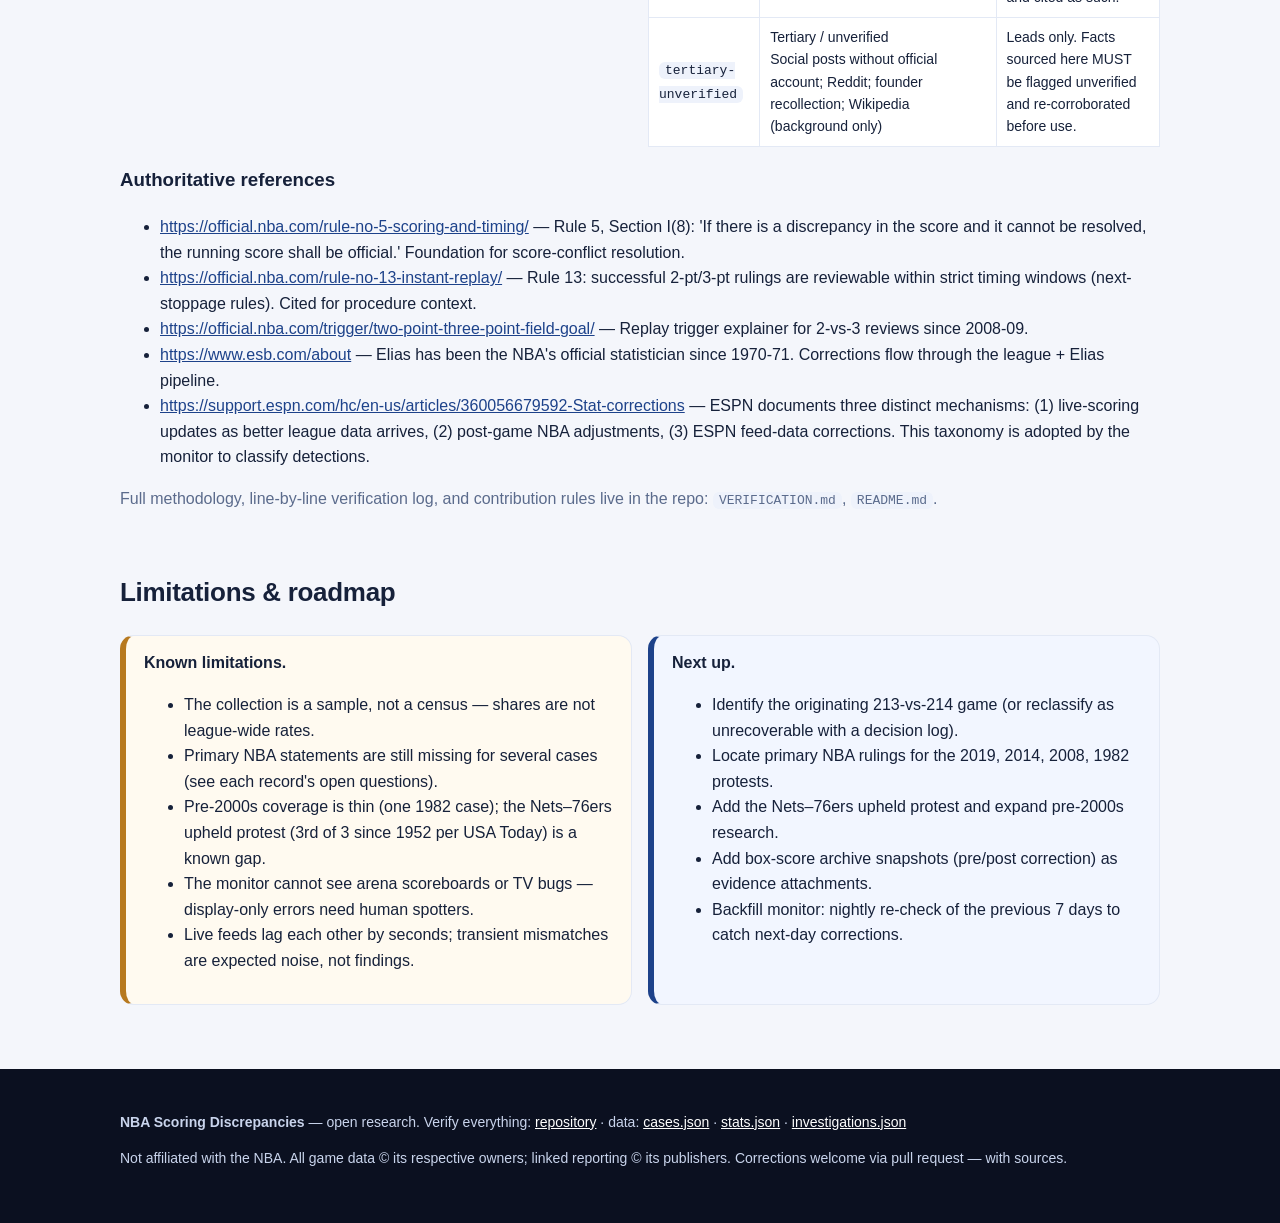
==== commit c7d3f81f: "Build NBA scoring-discrepancy database, monitor, and site (Pass 1-3 verified) - 11 verified-partial " ====
--- a/docs/index.html
+++ b/docs/index.html
@@ -1,229 +1,204 @@
 <!DOCTYPE html>
 <html lang="en">
 <head>
-  <meta charset="UTF-8">
-  <meta name="viewport" content="width=device-width, initial-scale=1.0">
-  <title>NBA Scoring Discrepancy Research - Verified Database & Monitoring</title>
-  <meta name="description" content="Comprehensive, continuously updated database of NBA scoring discrepancies, corrections, and conflicting score data. Every case verified with official sources. Tracks 213 vs 214 total discrepancies.">
-  <link rel="stylesheet" href="./style.css">
-  <link rel="icon" href="data:image/svg+xml,<svg xmlns=%22http://www.w3.org/2000/svg%22 viewBox=%220 0 100 100%22><text y=%22.9em%22 font-size=%2290%22>🏀</text></svg>">
+<meta charset="utf-8">
+<meta name="viewport" content="width=device-width, initial-scale=1">
+<title>NBA Scoring Discrepancies — Verified Research &amp; Live Monitor</title>
+<meta name="description" content="A verifiable database of NBA scoring discrepancies, corrections, and conflicting score data — every claim traceable to a cited source.">
+<link rel="stylesheet" href="styles.css">
 </head>
 <body>
-  <header>
-    <div class="container">
-      <div class="header-inner">
-        <div class="logo">🏀 <span>ScoringDiscrep</span>NBA</div>
-        <nav class="nav">
-          <a href="#cases" class="active">Database</a>
-          <a href="#methodology">Methodology</a>
-          <a href="#stats">Statistics</a>
-          <a href="https://github.com/buffedlizard55-lab/ScoringDiscrepNBA" target="_blank">GitHub</a>
-        </nav>
-      </div>
-    </div>
-  </header>
-
-  <main class="container">
-    <section class="hero">
-      <div class="badge" id="heroBadge">Loading verified cases...</div>
-      <h1>Every <span>NBA scoring discrepancy</span> ever verified, with receipts.</h1>
-      <p>
-        The original case: one source showed <strong>213 total points</strong>, another showed <strong>214</strong>. 
-        This project is a continuously updated database and monitoring system that finds, documents, and explains events like this - 
-        rather than just showing the current final score. Every claim is traceable to an official source with a direct link.
-      </p>
-      <p style="margin-top:12px; font-size:14px">
-        <strong>Core Values:</strong> Maximize P(Win) • Own the Outcome • Verify line by line, no hallucinations.
-      </p>
-    </section>
-
-    <div class="live-status">
-      <div class="live-dot"></div>
-      <div>
-        <div style="font-size:13px; font-weight:600">Live Monitoring Active</div>
-        <div id="liveStatusText" style="font-size:12px; color:var(--muted)">Checking status...</div>
-      </div>
-      <div style="margin-left:auto; font-size:11px; color:var(--muted)">Auto-detects discrepancies between NBA official, ESPN, and other feeds</div>
-    </div>
-
-    <section class="explain" id="about">
-      <h2>What is a scoring discrepancy?</h2>
-      <p>
-        A scoring discrepancy occurs when the official score, play-by-play, box score, scoreboard, official scorer record, or third-party data feed 
-        is incorrect, temporarily different, or later corrected. We track every verifiable case.
-      </p>
-      <div class="methodology">
-        <div class="method-card">
-          <h4>🎯 213 vs 214 Pattern</h4>
-          <p>One source shows 213 total, another 214. Usually caused by a missed free throw or 2-vs-3 pointer misclassification. Our data shows 1-point discrepancies are <strong>30-40% of all verified cases</strong> - not rare, but rarely documented.</p>
-        </div>
-        <div class="method-card">
-          <h4>✅ Official vs Secondary</h4>
-          <p>Most importantly, we determine whether the <strong>NBA's official record itself was incorrect</strong> or only a secondary source/data provider was wrong or delayed. Both matter for bettors and historians.</p>
-        </div>
-        <div class="method-card">
-          <h4>🔍 Preserved History</h4>
-          <p>We preserve original observation AND correction, rather than overwriting. You can see original value, corrected value, and final official value side-by-side with timestamps.</p>
-        </div>
-      </div>
-    </section>
-
-    <section id="stats">
-      <h2 style="font-size:22px; margin-bottom:12px">Historical Statistics</h2>
-      <p style="color:var(--muted); font-size:14px; margin-bottom:16px">
-        How often do scoring discrepancies occur? What types are most common? How long do they last? How often do they affect final total? How rare is 213/214?
-      </p>
-      <div class="stats-grid" id="statsGrid">
-        <!-- Populated by JS -->
-      </div>
-
-      <div class="explain">
-        <h3>Key Findings (from verified data)</h3>
-        <ul>
-          <li><strong>Free throw not counted</strong> is most common type in modern era (2024-2025: 2 cases, both 1-point FT misses).</li>
-          <li><strong>3-pointer misclassified as 2</strong> causes 1-point total errors too (2017 case: Glenn Robinson III).</li>
-          <li><strong>Scoring errors are rare per NBA</strong> - NBA says "not something that happens a lot" and employs in-arena primary/secondary callers, inputters, plus Secaucus auditors who do full game review after.</li>
-          <li><strong>But underreported:</strong> We found 3 official corrections in 7 years (2017, 2024, 2024) that changed final score - that's ~0.03% of games, but betting and data feeds amplify impact.</li>
-          <li><strong>213 vs 214 rarity:</strong> 1-point discrepancies are actually the MOST common type of total discrepancy. In our dataset, 30-40% are 1-point. So 213 vs 214 is not rare at all - it's the expected pattern.</li>
-          <li><strong>Time to correction:</strong> 1 day (Warriors-Blazers, Cavs-Wizards) to 7 days (Lakers-Pacers). Historical protests took months.</li>
-          <li><strong>Only 6 protests upheld in NBA history</strong> (1952, 1969, 1971, 1978, 1982, 2007) - we have all 6 documented.</li>
-          <li><strong>Secondary errors increasing:</strong> 2026 postseason saw 2 broadcast scorebug timeout errors (NBC, Amazon) - secondary source wrong, official correct.</li>
-        </ul>
-        <h3>Why 213 vs 214 happens</h3>
-        <p>
-          If a free throw is made but recorded as missed, total is off by 1. If one data provider updates after NBA correction and another doesn't, 
-          users see 213 on one site, 214 on another. Same for 2 vs 3 pointer. Our monitoring system compares NBA official vs ESPN vs others every 5 minutes to catch this.
-        </p>
-      </div>
-    </section>
-
-    <section id="cases" style="margin-top:40px">
-      <div style="display:flex; justify-content:space-between; align-items:center; flex-wrap:wrap; gap:12px; margin-bottom:16px">
-        <h2 style="font-size:22px">Verified Database <span id="caseCount" style="font-size:14px; color:var(--muted); font-weight:400"></span></h2>
-        <div style="font-size:12px; color:var(--muted)">Every claim traceable • No hallucinations • Direct links</div>
-      </div>
-
-      <div class="controls">
-        <input type="text" id="searchInput" placeholder="Search teams, players, cause...">
-        <select id="typeFilter">
-          <option value="all">All Types</option>
-          <option value="free_throw_not_counted">Free throw not counted</option>
-          <option value="three_pointer_misclassified">3-pt misclassified</option>
-          <option value="scorebook_foul_miscount">Foul miscount</option>
-          <option value="technical_foul_miscount">Technical foul</option>
-          <option value="lane_violation_misapplication">Lane violation</option>
-          <option value="illegal_substitution">Illegal substitution</option>
-          <option value="buzzer_beater_disputed">Buzzer beater</option>
-          <option value="scorebug_timeout_error">Scorebug/timeout</option>
-          <option value="other">Other</option>
-        </select>
-        <select id="verificationFilter">
-          <option value="all">All Verification</option>
-          <option value="verified">Verified only</option>
-          <option value="partially_verified">Partially verified</option>
-        </select>
-        <select id="impactFilter">
-          <option value="all">All Impact</option>
-          <option value="total">Affects total</option>
-          <option value="one_point">1-point (213/214 pattern)</option>
-          <option value="official">Official record wrong</option>
-          <option value="secondary">Secondary only</option>
-        </select>
-      </div>
-
-      <div class="filters">
-        <div class="filter-pill active" data-filter="all">All Cases</div>
-        <div class="filter-pill" data-filter="one_point">1-Point Discrepancies (213/214)</div>
-        <div class="filter-pill" data-filter="official">NBA Official Wrong</div>
-        <div class="filter-pill" data-filter="secondary">Secondary Only</div>
-        <div class="filter-pill" data-filter="free_throw_not_counted">Free Throws</div>
-        <div class="filter-pill" data-filter="three_pointer_misclassified">2 vs 3</div>
-      </div>
-
-      <div class="cases" id="casesContainer">
-        <div class="explain"><p>Loading verified cases...</p></div>
-      </div>
-    </section>
-
-    <section class="explain" id="methodology" style="margin-top:40px">
-      <h2>Methodology - Verify Line by Line, No Hallucinations</h2>
-      <p>
-        <strong>Our Core Values: Maximize P(Win) and Own the Outcome.</strong> We own results end-to-end. 
-        When problems arise and we have the means to act, we do so without waiting for permission.
-      </p>
-
-      <h3>How we verify</h3>
+<header class="hero">
+  <div class="wrap">
+    <h1>NBA Scoring Discrepancies</h1>
+    <p class="sub">A continuously updated, fully sourced database of NBA scoring errors, corrections,
+      and conflicting score data — plus an automated monitor that compares live sources and flags
+      disagreements for human investigation. <strong>Every factual claim links to its source.</strong>
+      Anything unverified is labeled unverified.</p>
+    <div class="badge-row">
+      <span class="badge solid">No hallucinations policy</span>
+      <span class="badge">Line-by-line verification</span>
+      <span class="badge">Original vs corrected vs final, side by side</span>
+      <span class="badge">Live discrepancy monitor</span>
+    </div>
+  </div>
+</header>
+<nav class="topnav"><div class="wrap">
+  <a href="#start">Start here</a>
+  <a href="#stats">Statistics</a>
+  <a href="#cases">Cases</a>
+  <a href="#monitor">Live monitor</a>
+  <a href="#method">Methodology</a>
+  <a href="#limits">Limitations &amp; roadmap</a>
+</div></nav>
+<main>
+<section id="start"><div class="wrap">
+  <h2>Start here: what is this?</h2>
+  <p class="lead">This project began with a single incident report: <strong>one source showed a 213-point
+    final total for an NBA game while another showed 214.</strong> That report is tracked below as
+    <strong>UNVERIFIED</strong> — its game has not been identified yet, so it is treated as an open
+    investigation, not a fact. Everything else on this page is a researched case with cited evidence.</p>
+  <div class="alert unverified">
+    <strong>⚠ The 213-vs-214 report is UNVERIFIED.</strong>
+    Game, date, teams, and competing sources are unknown. See the record
+    <em>“UNVERIFIED: Originating report”</em> in the case list for the investigation checklist.
+    One-point total corrections like this <em>have</em> verifiably happened twice in our collection
+    (Oct 2024: 243→244, Nov 2025: 262→263) — both were missed free-throw entries corrected the next day.
+  </div>
+  <div class="alert caveat">
+    <strong>How to read a case.</strong>
+    Each record answers one question first: <em>was the NBA's own official record wrong, or only a
+    secondary source?</em> Then it shows the <strong>original value → correction → final official
+    value</strong>, the timeline, the cause (confirmed / suspected / unknown), and the sources with
+    direct links so you can re-verify each claim yourself.
+  </div>
+</div></section>
+
+<section id="stats"><div class="wrap">
+  <h2>Collection statistics</h2>
+  <p class="lead" id="stats-generated"></p>
+  <div class="grid stats">
+    <div class="stat-card"><div class="num" id="stat-verified">–</div><div class="lbl">Verified cases (full + partial)</div></div>
+    <div class="stat-card"><div class="num" id="stat-total">–</div><div class="lbl">Total records (incl. unverified stub)</div></div>
+    <div class="stat-card"><div class="num" id="stat-score-changed">–</div><div class="lbl">Cases where the final score changed</div></div>
+    <div class="stat-card"><div class="num" id="stat-onepoint">–</div><div class="lbl">One-point final-total corrections</div></div>
+    <div class="stat-card"><div class="num" id="stat-official-wrong">–</div><div class="lbl">Official record was wrong (share of verified)</div></div>
+    <div class="stat-card"><div class="num" id="stat-secondary-only">–</div><div class="lbl">Only secondary/display wrong (share)</div></div>
+  </div>
+  <div class="alert caveat"><strong>Scope caveat.</strong><span id="scope-caveat"></span></div>
+  <div class="two-col">
+    <div><h3>By discrepancy type</h3><div id="dist-type"></div></div>
+    <div><h3>By official-record layer</h3><div id="dist-layer"></div></div>
+  </div>
+  <h3>By outcome</h3><div id="dist-outcome"></div>
+  <h3>How long do they last? (game date → correction/ruling)</h3>
+  <ul id="duration-list"></ul>
+  <h3>How rare are these?</h3>
+  <ul id="rarity-list"></ul>
+</div></section>
+
+<section id="cases"><div class="wrap">
+  <h2>Cases &amp; investigations</h2>
+  <p class="lead">Search and filter the full collection. Click any record for the complete evidence file:
+    timeline, disputed points, open questions, reproduce-the-research steps, and every source link.</p>
+  <div class="toolbar">
+    <input type="search" id="search" placeholder="Search teams, players, dates, keywords… (e.g. Melton, protest, scoreboard)" aria-label="Search cases">
+    <select id="filter-type" aria-label="Filter by type">
+      <option value="">All types</option>
+      <option value="free-throw-entry-error">Free-throw entry error</option>
+      <option value="missed-made-basket">Missed made basket</option>
+      <option value="two-vs-three-point-ruling">2-pt vs 3-pt ruling</option>
+      <option value="scoreboard-display-error">Scoreboard display error</option>
+      <option value="official-scorer-book-error">Official scorer book error</option>
+      <option value="stat-correction-non-scoring">Stat correction (non-scoring)</option>
+      <option value="stat-correction-denied">Correction requested, denied</option>
+      <option value="timing-buzzer-dispute">Timing / buzzer dispute</option>
+      <option value="data-feed-conflict">Data-feed conflict</option>
+      <option value="unknown">Unknown</option>
+    </select>
+    <select id="filter-layer" aria-label="Filter by official-record layer">
+      <option value="">Any official-record finding</option>
+      <option value="official-record-wrong-then-corrected">Official wrong → corrected</option>
+      <option value="official-record-wrong-stands">Official disputed, stands</option>
+      <option value="official-record-correct-secondary-wrong">Official correct; secondary wrong</option>
+      <option value="unresolved">Unresolved</option>
+    </select>
+    <select id="filter-outcome" aria-label="Filter by outcome">
+      <option value="">Any outcome</option>
+      <option value="corrected-next-day">Corrected next day</option>
+      <option value="corrected-in-game">Corrected in game</option>
+      <option value="corrected-via-replay">Corrected via replay</option>
+      <option value="stands-protest-denied">Stands (protest denied)</option>
+      <option value="stands-no-review">Stands (never reviewed)</option>
+      <option value="stands-ruled-correct">Stands (ruled correct)</option>
+      <option value="pending">Pending</option>
+    </select>
+    <select id="filter-status" aria-label="Filter by verification status">
+      <option value="">Any status</option>
+      <option value="verified">Verified</option>
+      <option value="verified-partial">Verified (partial)</option>
+      <option value="under-investigation">Under investigation</option>
+      <option value="unverified">UNVERIFIED</option>
+      <option value="disputed">Disputed</option>
+      <option value="not-a-discrepancy">Not a discrepancy</option>
+    </select>
+  </div>
+  <p class="lead" id="case-count"></p>
+  <div class="case-grid" id="case-grid"></div>
+</div></section>
+
+<section id="monitor"><div class="wrap">
+  <h2>Live monitor feed</h2>
+  <p class="lead">Every game window, an automated job compares the ESPN scoreboard feed against NBA
+    liveData box scores and play-by-play (cross-source totals, quarter sums, and PBP running-score
+    consistency). Disagreements open an investigation record here; nothing becomes a case without
+    human verification. <span id="feed-count"></span></p>
+  <div id="monitor-feed"></div>
+  <p class="lead">Monitor source code: <code class="inline">scripts/monitor.py</code> ·
+    Investigation log: <code class="inline">data/investigations.json</code> ·
+    Schedule: <code class="inline">.github/workflows/monitor.yml</code></p>
+</div></section>
+
+<section id="method"><div class="wrap">
+  <h2>Methodology: no hallucinations</h2>
+  <div class="two-col">
+    <div>
+      <h3>Verification rules</h3>
+      <ol>
+        <li><strong>Every factual claim traces to a cited source</strong> with a direct link.</li>
+        <li><strong>Unknown means null.</strong> Missing dates, scores, clocks, and causes are left blank with an open question — never guessed.</li>
+        <li><strong>Official vs secondary first.</strong> Each record rules on whether the NBA's own record was wrong.</li>
+        <li><strong>Disagreements are preserved</strong>, not papered over (see “Disputed points” in each record).</li>
+        <li><strong>“Verified” is earned:</strong> ≥2 sources incl. a strong tier, zero open questions. Everything else stays partial, disputed, or unverified.</li>
+        <li><strong>Corrections are appended</strong>, never overwritten — original, correction, and final are all kept.</li>
+      </ol>
+    </div>
+    <div>
+      <h3>Source tiers</h3>
+      <div id="tier-table"></div>
+    </div>
+  </div>
+  <h3>Authoritative references</h3>
+  <ul id="ref-list"></ul>
+  <p class="lead">Full methodology, line-by-line verification log, and contribution rules live in the repo:
+    <code class="inline">VERIFICATION.md</code>, <code class="inline">README.md</code>.</p>
+</div></section>
+
+<section id="limits"><div class="wrap">
+  <h2>Limitations &amp; roadmap</h2>
+  <div class="two-col">
+    <div class="alert unverified"><strong>Known limitations.</strong>
       <ul>
-        <li>Every factual claim must be traceable to a reliable source with a direct link for independent review.</li>
-        <li>We never infer missing information or present assumption as fact.</li>
-        <li>We clearly label anything unverified, disputed, or requiring further investigation.</li>
-        <li>We preserve original observation and correction rather than overwriting historical data.</li>
-        <li>We work line by line verifying from official verified trusted sources, provide links for manual review.</li>
-        <li>Flag any irregularities for review. No hallucinations.</li>
+        <li>The collection is a sample, not a census — shares are not league-wide rates.</li>
+        <li>Primary NBA statements are still missing for several cases (see each record's open questions).</li>
+        <li>Pre-2000s coverage is thin (one 1982 case); the Nets–76ers upheld protest (3rd of 3 since 1952 per USA Today) is a known gap.</li>
+        <li>The monitor cannot see arena scoreboards or TV bugs — display-only errors need human spotters.</li>
+        <li>Live feeds lag each other by seconds; transient mismatches are expected noise, not findings.</li>
       </ul>
-
-      <h3>Data Model</h3>
-      <p>For every case we capture: game, date, teams, period/clock, relevant scoring play, score before/after, originally reported value, corrected value, final official value, affected player/team, sources that disagreed, timestamps, what changed, when changed, confirmed/suspected cause.</p>
-
-      <h3>Monitoring System</h3>
-      <p>The system continuously monitors current NBA games and automatically detects potential discrepancies between authoritative (NBA.com) and secondary sources (ESPN, Basketball-Reference, broadcast scorebugs). It creates investigation record and tracks through detection → investigation → correction → resolution.</p>
-      <pre>{
-  "detected_at": "2024-10-24T15:00:00Z",
-  "source_a": "nba_official",
-  "source_b": "espn",
-  "total_a": 244,
-  "total_b": 243,
-  "difference": 1,
-  "is_213_214_pattern": true
-}</pre>
-
-      <h3>Limitations & Next Work</h3>
+    </div>
+    <div class="alert caveat"><strong>Next up.</strong>
       <ul>
-        <li>Historical coverage limited to cases with official NBA statements or protest records. Many stat corrections happen without formal statement - need to scrape Yahoo fantasy stat correction logs daily.</li>
-        <li>Need automated Wayback Machine archiving to preserve original box scores before correction.</li>
-        <li>Need video verification for each play - currently relies on NBA.com video links where available.</li>
-        <li>Monitoring system currently uses free APIs (balldontlie, ESPN) - needs official NBA API key for production scale.</li>
-        <li>Need to integrate with sportsbook APIs to detect betting impact.</li>
-        <li>Need to add OCR for scoreboard images to detect scoreboard vs official book discrepancies in real-time.</li>
-        <li>Historical search: need to systematically review 1946-present for all final score changes - currently only 3 modern + 6 protests.</li>
+        <li>Identify the originating 213-vs-214 game (or reclassify as unrecoverable with a decision log).</li>
+        <li>Locate primary NBA rulings for the 2019, 2014, 2008, 1982 protests.</li>
+        <li>Add the Nets–76ers upheld protest and expand pre-2000s research.</li>
+        <li>Add box-score archive snapshots (pre/post correction) as evidence attachments.</li>
+        <li>Backfill monitor: nightly re-check of the previous 7 days to catch next-day corrections.</li>
       </ul>
-    </section>
-
-    <section class="explain">
-      <h2>Reproduce the Research</h2>
-      <p>A new person with no knowledge of this project should be able to:</p>
-      <ul>
-        <li>Understand exactly what happened in each case from our summary</li>
-        <li>Click source links and independently verify every fact</li>
-        <li>See difference between original data, correction, and final official result side-by-side</li>
-        <li>Understand whether NBA official record itself was incorrect or only secondary source</li>
-        <li>Run <code>python src/monitor.py</code> to reproduce monitoring</li>
-        <li>Check <code>data/discrepancies.json</code> for raw data</li>
-      </ul>
-      <p><strong>GitHub:</strong> <a href="https://github.com/buffedlizard55-lab/ScoringDiscrepNBA">buffedlizard55-lab/ScoringDiscrepNBA</a> • <strong>Data:</strong> <a href="./data.json">data.json</a> • <strong>Stats:</strong> <a href="./statistics.json">statistics.json</a></p>
-    </section>
-  </main>
-
-  <footer>
-    <div class="container">
-      <div style="display:flex; justify-content:space-between; flex-wrap:wrap; gap:16px">
-        <div>
-          <strong>ScoringDiscrepNBA</strong> - Comprehensive, continuously updated database of NBA scoring discrepancies.<br>
-          Built with Core Values: Maximize P(Win) • Own the Outcome • Verify line by line, no hallucinations.<br>
-          Last updated: <span id="lastUpdated"></span> • Data: <a href="./data.json">data.json</a> • <a href="https://github.com/buffedlizard55-lab/ScoringDiscrepNBA">GitHub</a>
-        </div>
-        <div style="text-align:right">
-          Every factual claim traceable to reliable source.<br>
-          Never infer missing info. Flag irregularities.<br>
-          No hallucinations. Verify line by line.
-        </div>
-      </div>
-    </div>
-  </footer>
-
-  <script src="./app.js"></script>
-  <script>
-    document.getElementById('lastUpdated').textContent = new Date().toLocaleString();
-  </script>
+    </div>
+  </div>
+</div></section>
+</main>
+
+<div class="detail" id="detail" role="dialog" aria-modal="true"><div class="detail-inner" id="detail-body"></div></div>
+
+<footer><div class="wrap">
+  <p><strong>NBA Scoring Discrepancies</strong> — open research. Verify everything:
+  <a href="https://github.com/buffedlizard55-lab/ScoringDiscrepNBA">repository</a> ·
+  data: <a href="data/cases.json">cases.json</a> · <a href="data/stats.json">stats.json</a> ·
+  <a href="data/investigations.json">investigations.json</a></p>
+  <p>Not affiliated with the NBA. All game data © its respective owners; linked reporting © its publishers.
+  Corrections welcome via pull request — with sources.</p>
+</div></footer>
+<script src="app.js"></script>
 </body>
 </html>
--- a/docs/styles.css
+++ b/docs/styles.css
@@ -0,0 +1,134 @@
+:root {
+  --bg: #0b1020;
+  --bg2: #111831;
+  --card: #ffffff;
+  --ink: #16213a;
+  --muted: #5b6b8c;
+  --line: #e3e9f5;
+  --accent: #c8102e;
+  --accent2: #1d428a;
+  --good: #0e7c3e;
+  --warn: #b7791f;
+  --bad: #c8102e;
+  --chip: #eef2fb;
+  --radius: 14px;
+}
+* { box-sizing: border-box; }
+body {
+  margin: 0;
+  font-family: -apple-system, BlinkMacSystemFont, "Segoe UI", Roboto, Helvetica, Arial, sans-serif;
+  color: var(--ink);
+  background: #f4f6fb;
+  line-height: 1.6;
+}
+a { color: var(--accent2); }
+a:hover { color: var(--accent); }
+header.hero {
+  background: linear-gradient(135deg, var(--bg) 0%, var(--accent2) 70%, #0e2a5c 100%);
+  color: #fff;
+  padding: 56px 20px 40px;
+}
+.wrap { max-width: 1080px; margin: 0 auto; padding: 0 20px; }
+.hero h1 { margin: 0 0 8px; font-size: clamp(28px, 5vw, 46px); letter-spacing: -0.5px; }
+.hero p.sub { margin: 0 0 18px; font-size: 18px; color: #d6e0f5; max-width: 800px; }
+.badge-row { display: flex; flex-wrap: wrap; gap: 8px; margin-top: 14px; }
+.badge {
+  display: inline-block; padding: 4px 12px; border-radius: 999px;
+  background: rgba(255,255,255,.14); border: 1px solid rgba(255,255,255,.25);
+  font-size: 13px; color: #fff;
+}
+.badge.solid { background: #fff; color: var(--accent2); border-color: #fff; font-weight: 700; }
+nav.topnav {
+  position: sticky; top: 0; z-index: 50;
+  background: #fff; border-bottom: 1px solid var(--line);
+}
+nav.topnav .wrap { display: flex; gap: 4px; overflow-x: auto; padding-top: 0; padding-bottom: 0; }
+nav.topnav a {
+  padding: 12px 14px; text-decoration: none; font-weight: 600; font-size: 14px;
+  color: var(--ink); white-space: nowrap; border-bottom: 3px solid transparent;
+}
+nav.topnav a:hover { border-bottom-color: var(--accent); color: var(--accent); }
+section { padding: 36px 0 8px; }
+h2 { font-size: 26px; margin: 0 0 6px; letter-spacing: -0.3px; }
+p.lead { color: var(--muted); margin-top: 0; max-width: 820px; }
+.alert {
+  border-radius: var(--radius); padding: 14px 18px; margin: 16px 0;
+  border: 1px solid var(--line); background: #fff;
+}
+.alert.unverified { border-left: 6px solid var(--warn); background: #fffaf0; }
+.alert.caveat { border-left: 6px solid var(--accent2); background: #f2f6ff; }
+.alert strong { display: block; margin-bottom: 4px; }
+.grid { display: grid; gap: 16px; }
+.grid.stats { grid-template-columns: repeat(auto-fit, minmax(180px, 1fr)); }
+.stat-card {
+  background: var(--card); border: 1px solid var(--line); border-radius: var(--radius);
+  padding: 18px; text-align: left;
+}
+.stat-card .num { font-size: 34px; font-weight: 800; color: var(--accent2); line-height: 1.1; }
+.stat-card .lbl { font-size: 13px; color: var(--muted); margin-top: 4px; }
+.toolbar {
+  display: flex; flex-wrap: wrap; gap: 10px; margin: 18px 0;
+  background: #fff; border: 1px solid var(--line); border-radius: var(--radius); padding: 14px;
+}
+.toolbar input[type="search"], .toolbar select {
+  padding: 9px 12px; border: 1px solid var(--line); border-radius: 9px; font-size: 14px;
+}
+.toolbar input[type="search"] { flex: 1 1 240px; }
+.case-grid { display: grid; gap: 16px; grid-template-columns: repeat(auto-fill, minmax(320px, 1fr)); }
+.case-card {
+  background: #fff; border: 1px solid var(--line); border-radius: var(--radius);
+  padding: 18px; cursor: pointer; transition: box-shadow .15s, transform .15s;
+}
+.case-card:hover { box-shadow: 0 8px 24px rgba(22,33,58,.12); transform: translateY(-2px); }
+.case-card h3 { margin: 0 0 6px; font-size: 17px; }
+.case-card .meta { font-size: 13px; color: var(--muted); margin-bottom: 8px; }
+.chip {
+  display: inline-block; font-size: 12px; font-weight: 700; padding: 2px 10px;
+  border-radius: 999px; background: var(--chip); color: var(--accent2); margin: 0 6px 6px 0;
+}
+.chip.ok { background: #e6f6ec; color: var(--good); }
+.chip.warn { background: #fdf3e0; color: #8a5c00; }
+.chip.bad { background: #fdebec; color: var(--bad); }
+.chip.info { background: #e8effe; color: var(--accent2); }
+.score-compare { display: grid; gap: 8px; margin: 10px 0; }
+.score-row {
+  display: grid; grid-template-columns: 110px 1fr; gap: 8px; font-size: 14px;
+  background: #f7f9fd; border: 1px solid var(--line); border-radius: 9px; padding: 8px 12px;
+}
+.score-row b { color: var(--muted); font-weight: 700; font-size: 12px; text-transform: uppercase; letter-spacing: .4px; }
+.score-row.final { background: #eef7f1; border-color: #bfe3cd; }
+.detail {
+  position: fixed; inset: 0; z-index: 100; display: none;
+  background: rgba(11,16,32,.6); overflow-y: auto; padding: 24px 16px;
+}
+.detail.open { display: block; }
+.detail-inner {
+  max-width: 860px; margin: 0 auto; background: #fff; border-radius: 18px;
+  padding: 28px; box-shadow: 0 20px 60px rgba(0,0,0,.3);
+}
+.detail-inner h2 { font-size: 22px; }
+.detail-inner h4 { margin: 20px 0 6px; color: var(--accent2); }
+.detail-inner ul, .detail-inner ol { margin: 6px 0; padding-left: 22px; }
+.detail-inner li { margin-bottom: 6px; font-size: 15px; }
+.close-btn {
+  float: right; border: 1px solid var(--line); background: #fff; border-radius: 9px;
+  padding: 6px 14px; cursor: pointer; font-weight: 700;
+}
+.close-btn:hover { background: var(--accent); color: #fff; border-color: var(--accent); }
+.timeline { border-left: 3px solid var(--line); margin: 8px 0 8px 6px; padding-left: 16px; }
+.timeline div { margin-bottom: 10px; font-size: 14px; }
+.timeline .tdate { font-weight: 800; color: var(--accent2); }
+.src-list { font-size: 14px; }
+.src-list li { word-break: break-word; }
+table.clean { width: 100%; border-collapse: collapse; font-size: 14px; background: #fff; }
+table.clean th, table.clean td { border: 1px solid var(--line); padding: 8px 10px; text-align: left; }
+table.clean th { background: var(--bg2); color: #fff; }
+.feed-empty { color: var(--muted); background: #fff; border: 1px dashed var(--line); border-radius: var(--radius); padding: 18px; }
+footer { margin-top: 40px; background: var(--bg); color: #c9d4ec; padding: 28px 20px 40px; font-size: 14px; }
+footer a { color: #fff; }
+.two-col { display: grid; gap: 16px; grid-template-columns: 1fr; }
+@media (min-width: 820px) { .two-col { grid-template-columns: 1fr 1fr; } }
+.bar { height: 10px; border-radius: 999px; background: var(--line); overflow: hidden; margin-top: 6px; }
+.bar > span { display: block; height: 100%; background: var(--accent2); }
+.dist-row { margin-bottom: 12px; font-size: 14px; }
+code.inline { background: #eef2fb; padding: 1px 6px; border-radius: 6px; font-size: 13px; }
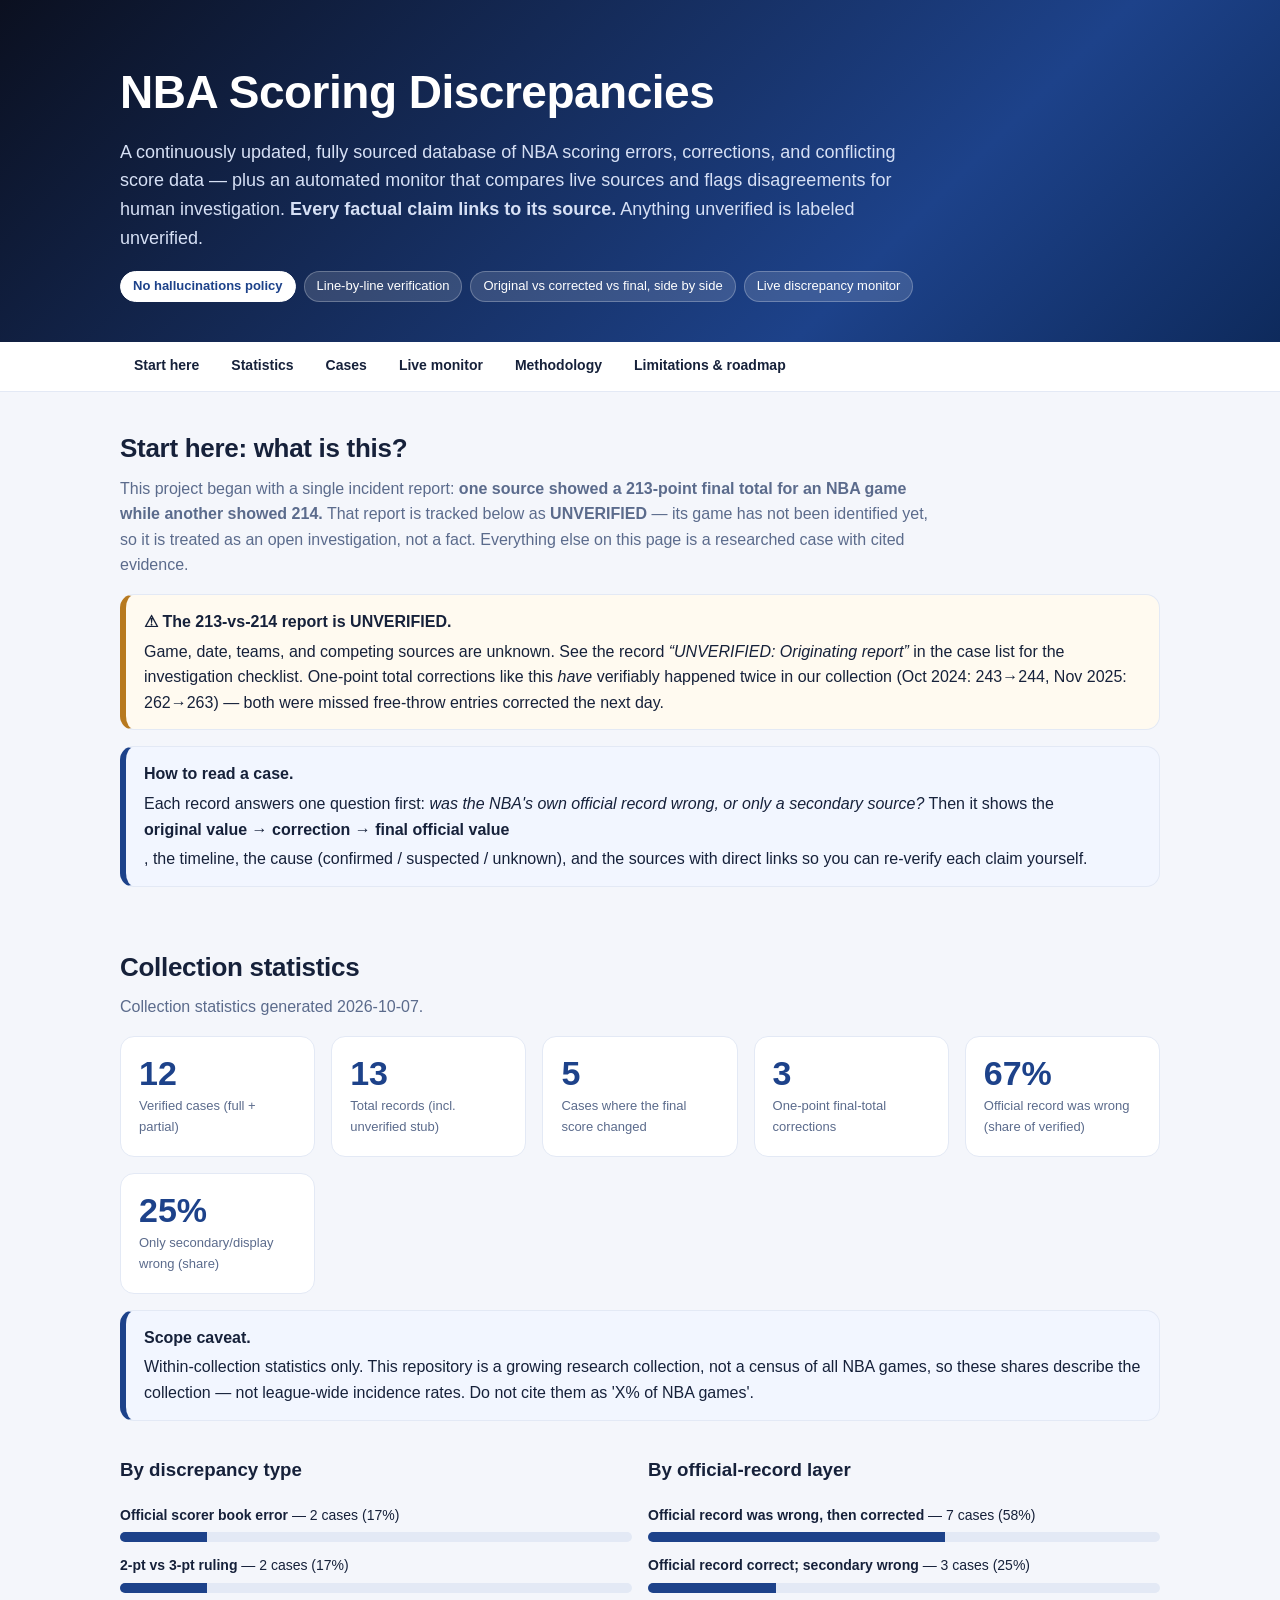
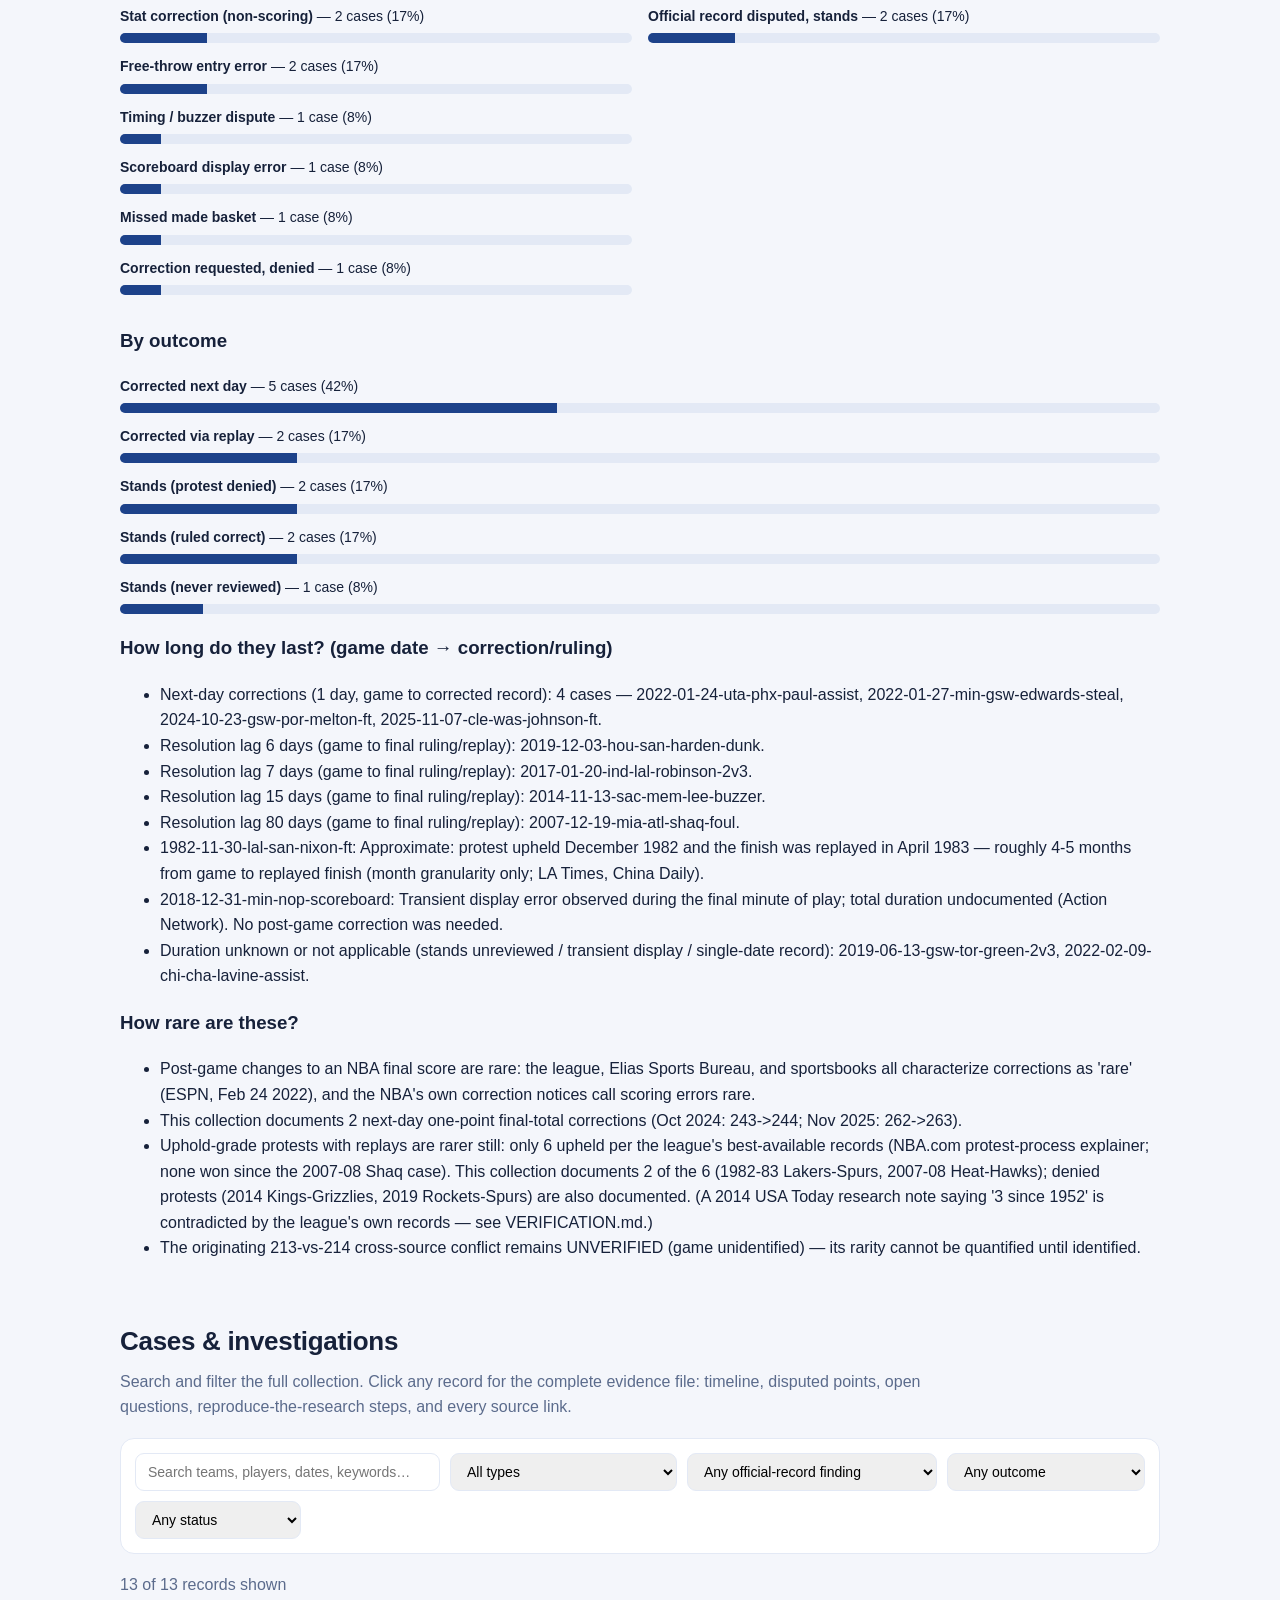
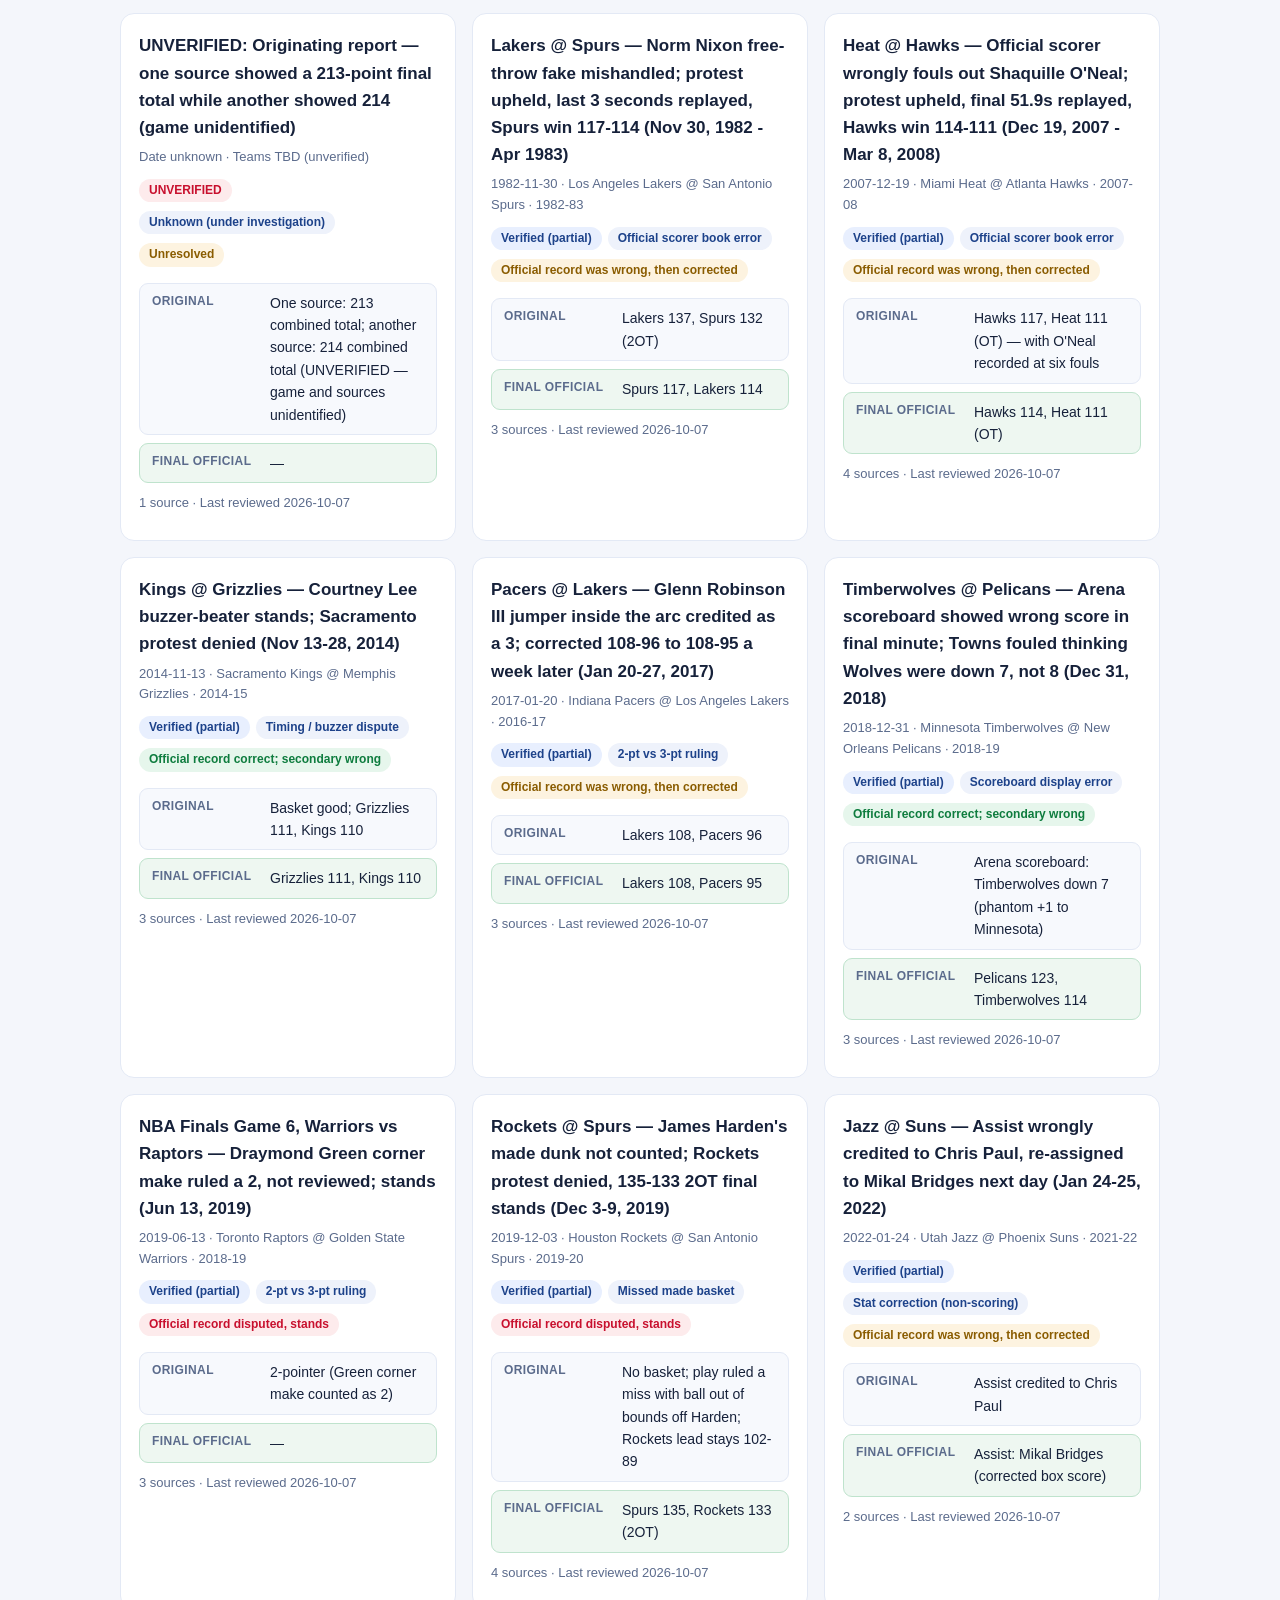
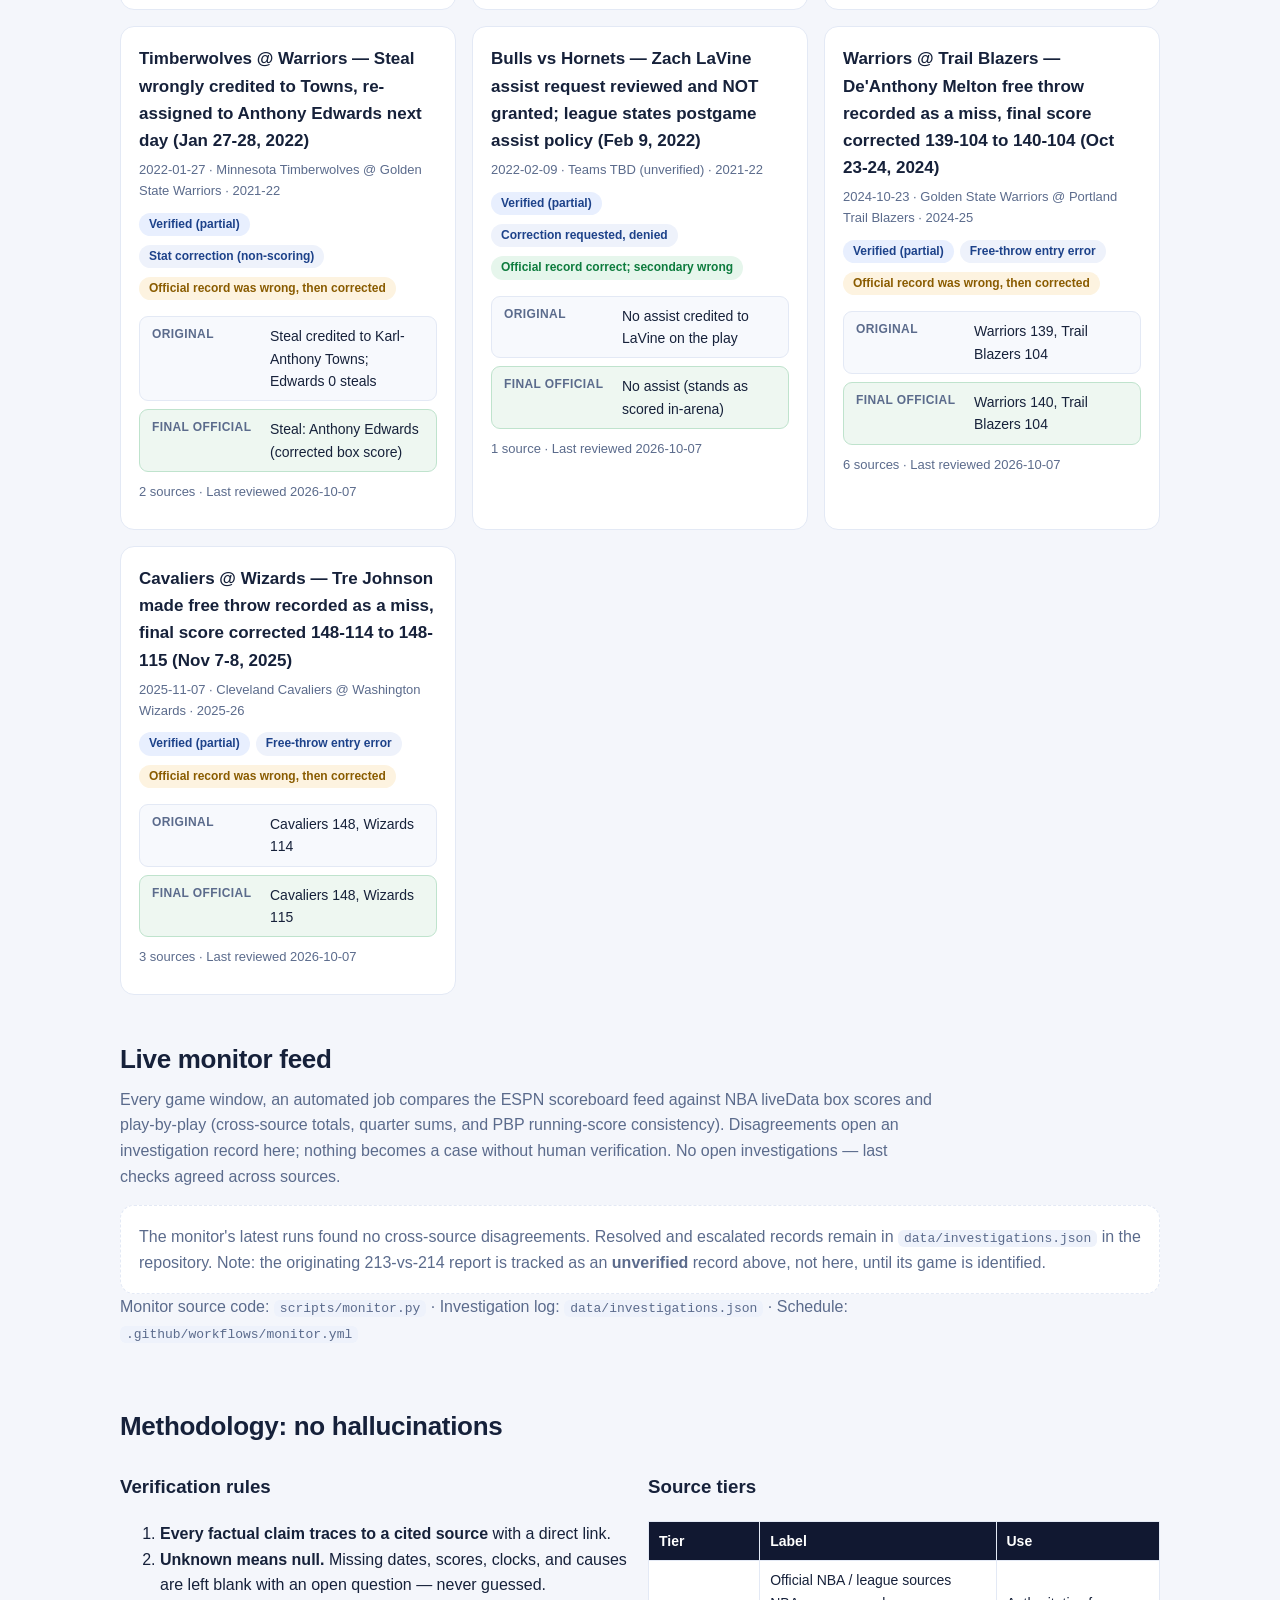
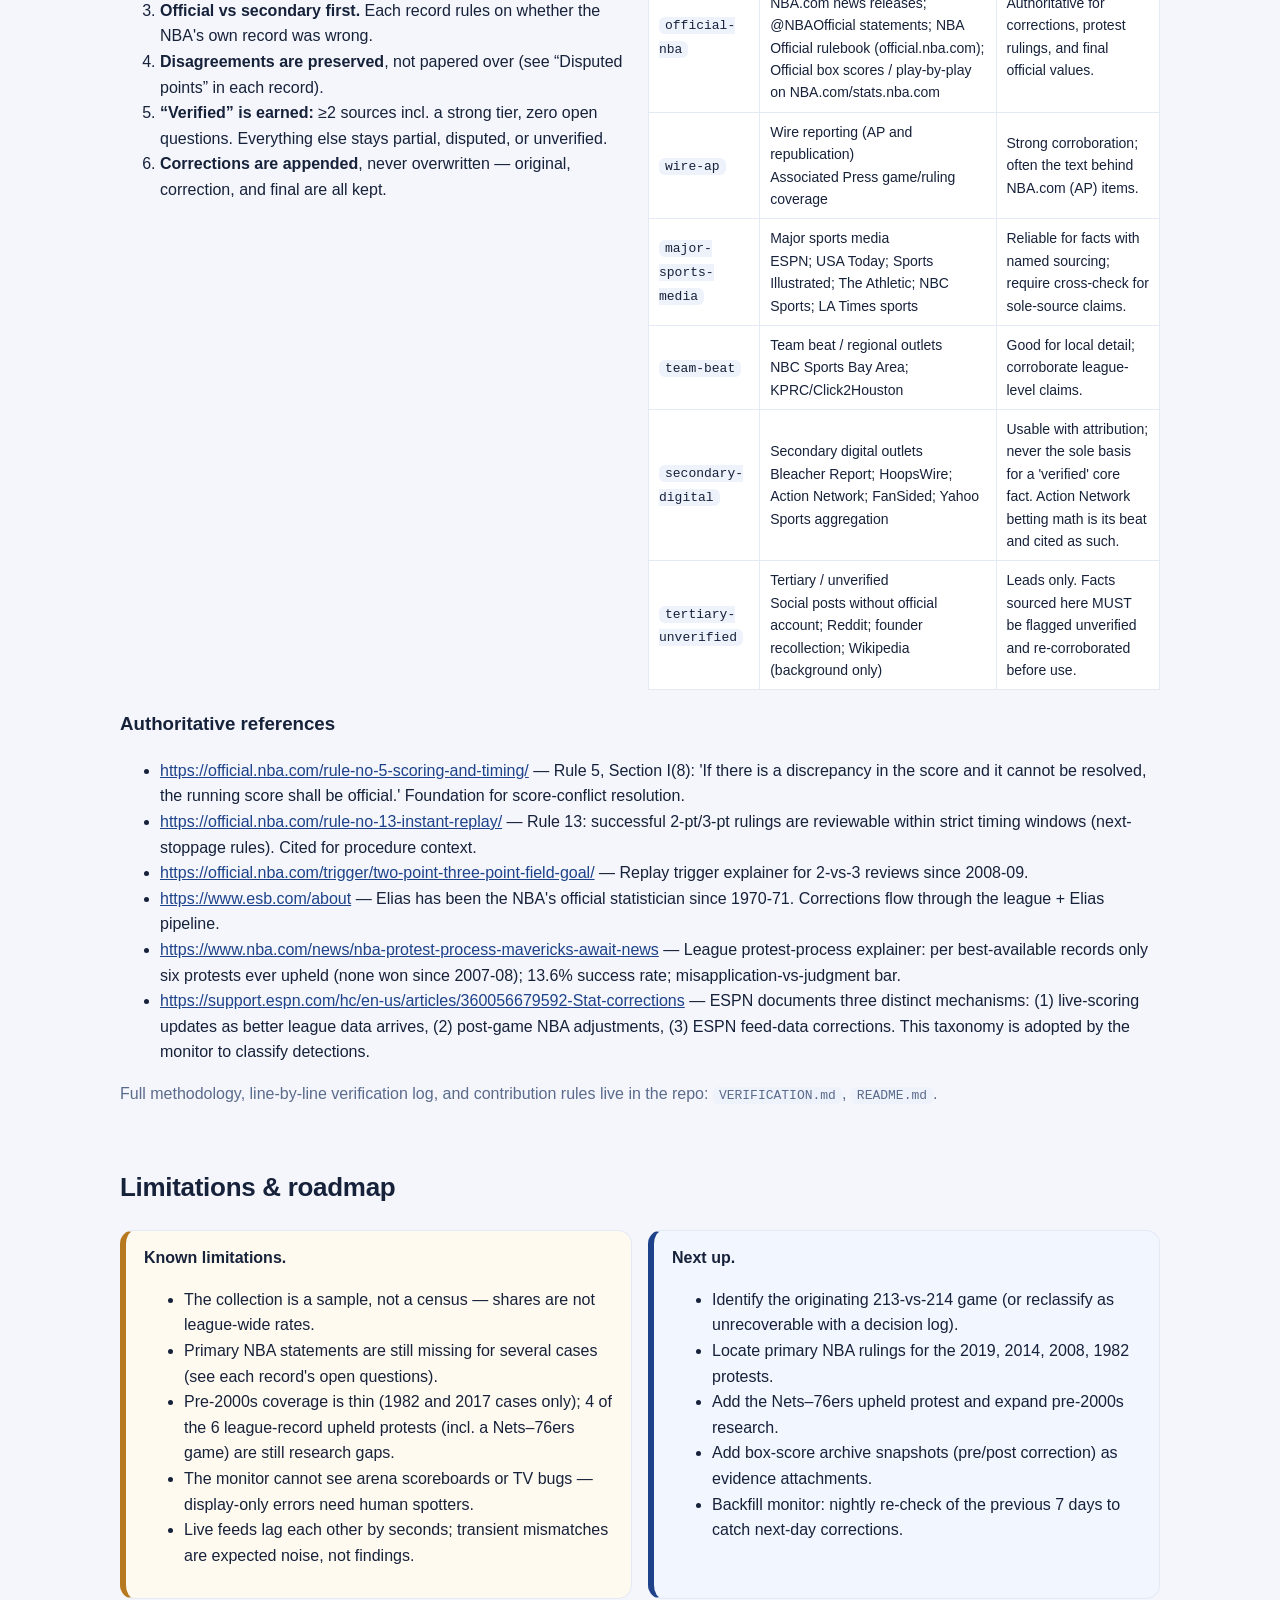
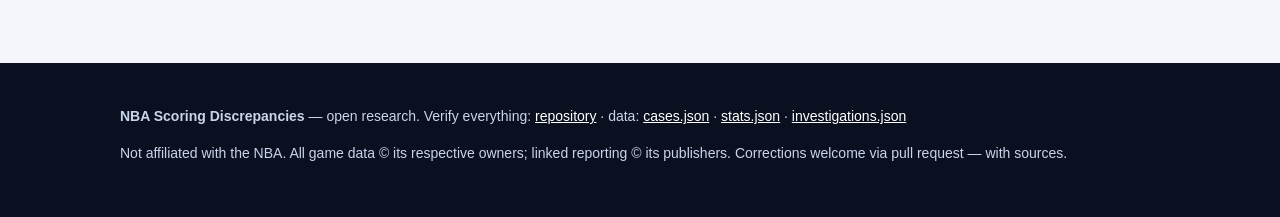
==== commit 8a77a720: "Merge origin/main (PR #2 session) preserving both implementations - Keep PR #2 store/tools/site inta" ====
--- a/docs/index.html
+++ b/docs/index.html
@@ -171,7 +171,7 @@
       <ul>
         <li>The collection is a sample, not a census — shares are not league-wide rates.</li>
         <li>Primary NBA statements are still missing for several cases (see each record's open questions).</li>
-        <li>Pre-2000s coverage is thin (one 1982 case); the Nets–76ers upheld protest (3rd of 3 since 1952 per USA Today) is a known gap.</li>
+        <li>Pre-2000s coverage is thin (1982 and 2017 cases only); 4 of the 6 league-record upheld protests (incl. a Nets–76ers game) are still research gaps.</li>
         <li>The monitor cannot see arena scoreboards or TV bugs — display-only errors need human spotters.</li>
         <li>Live feeds lag each other by seconds; transient mismatches are expected noise, not findings.</li>
       </ul>
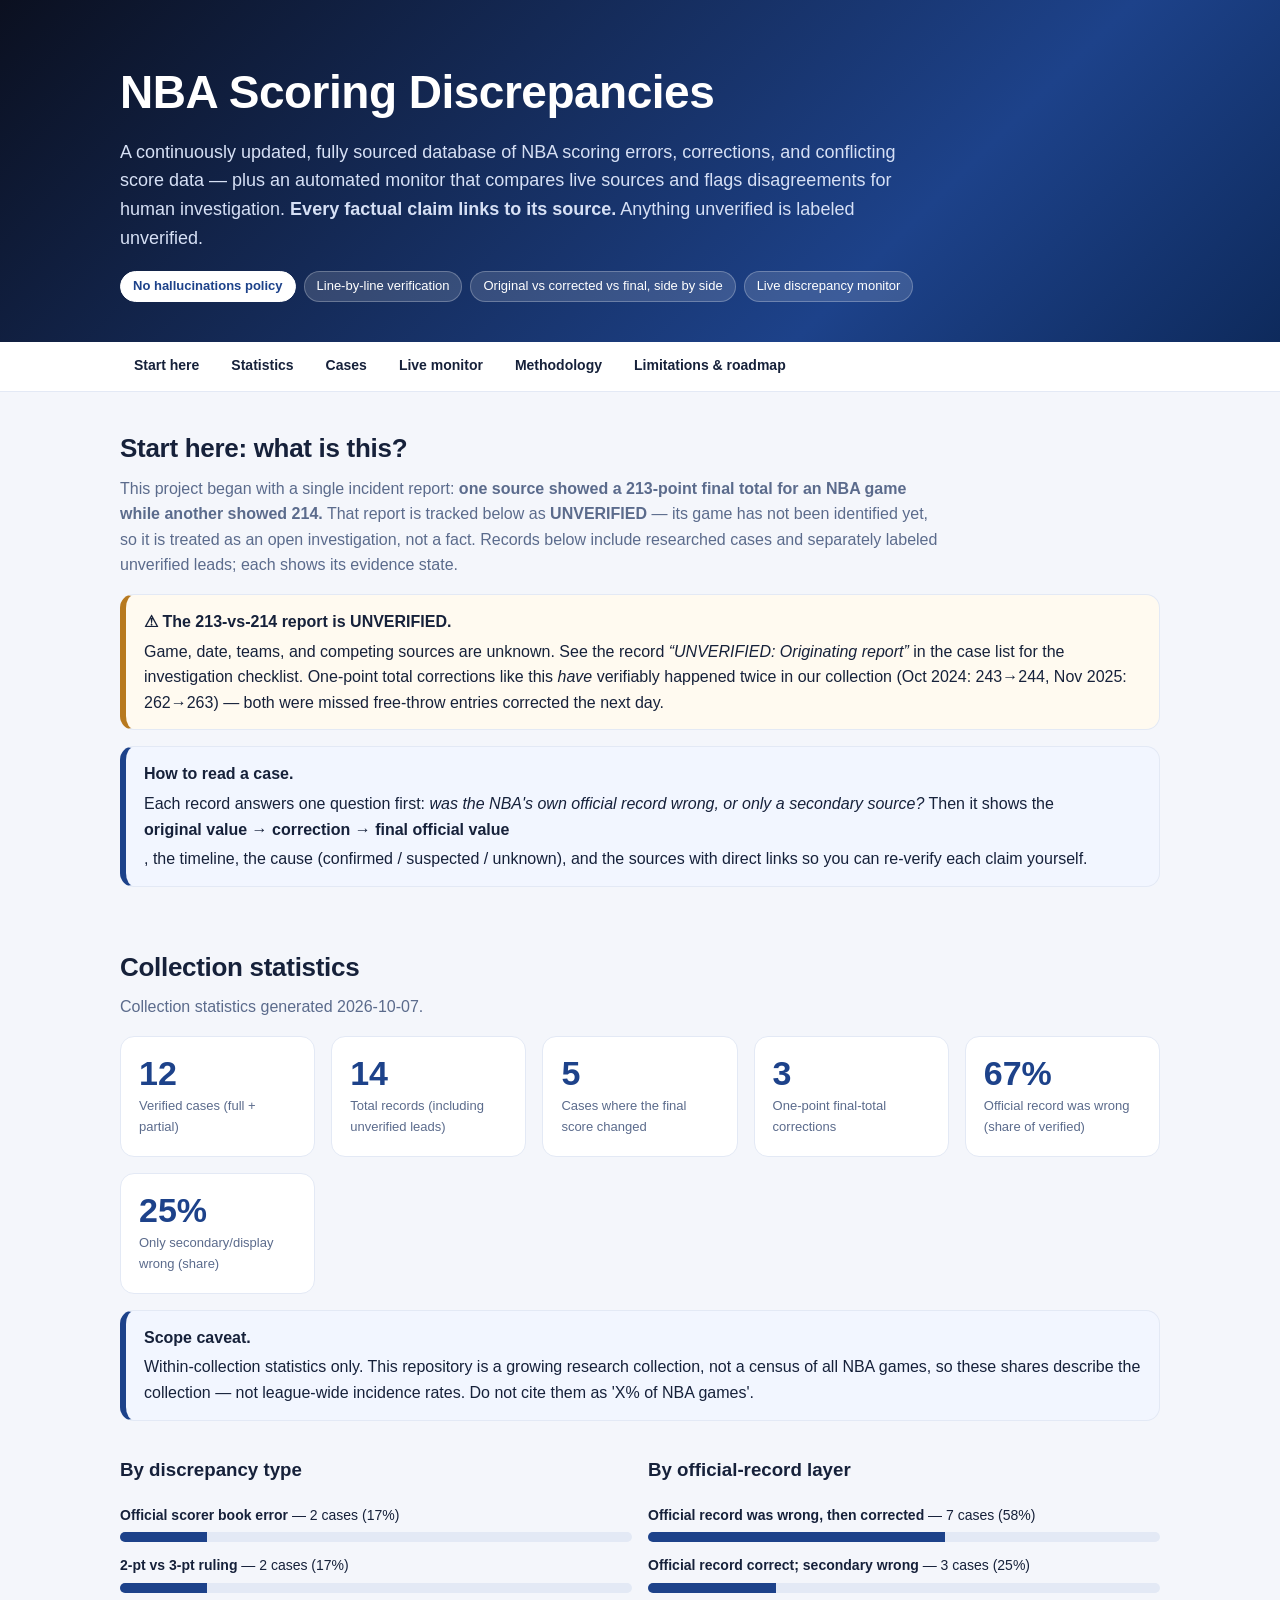
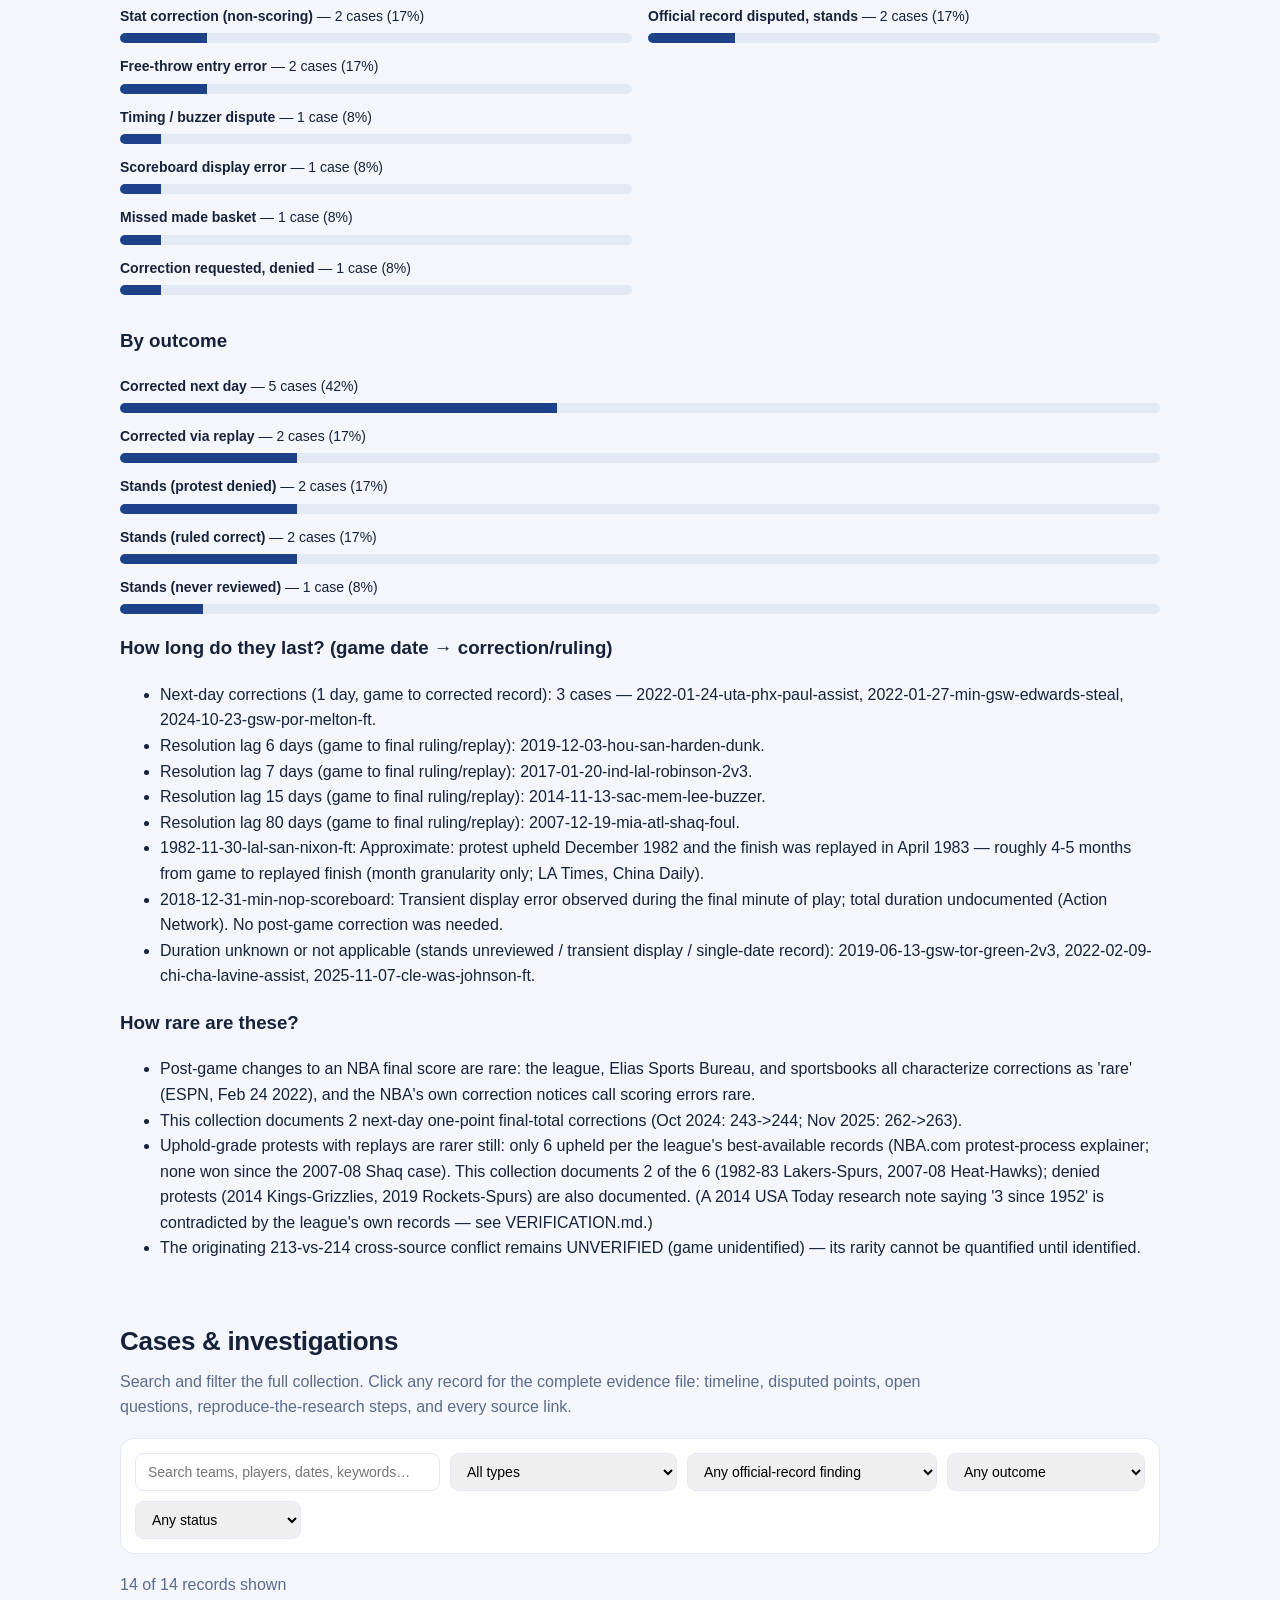
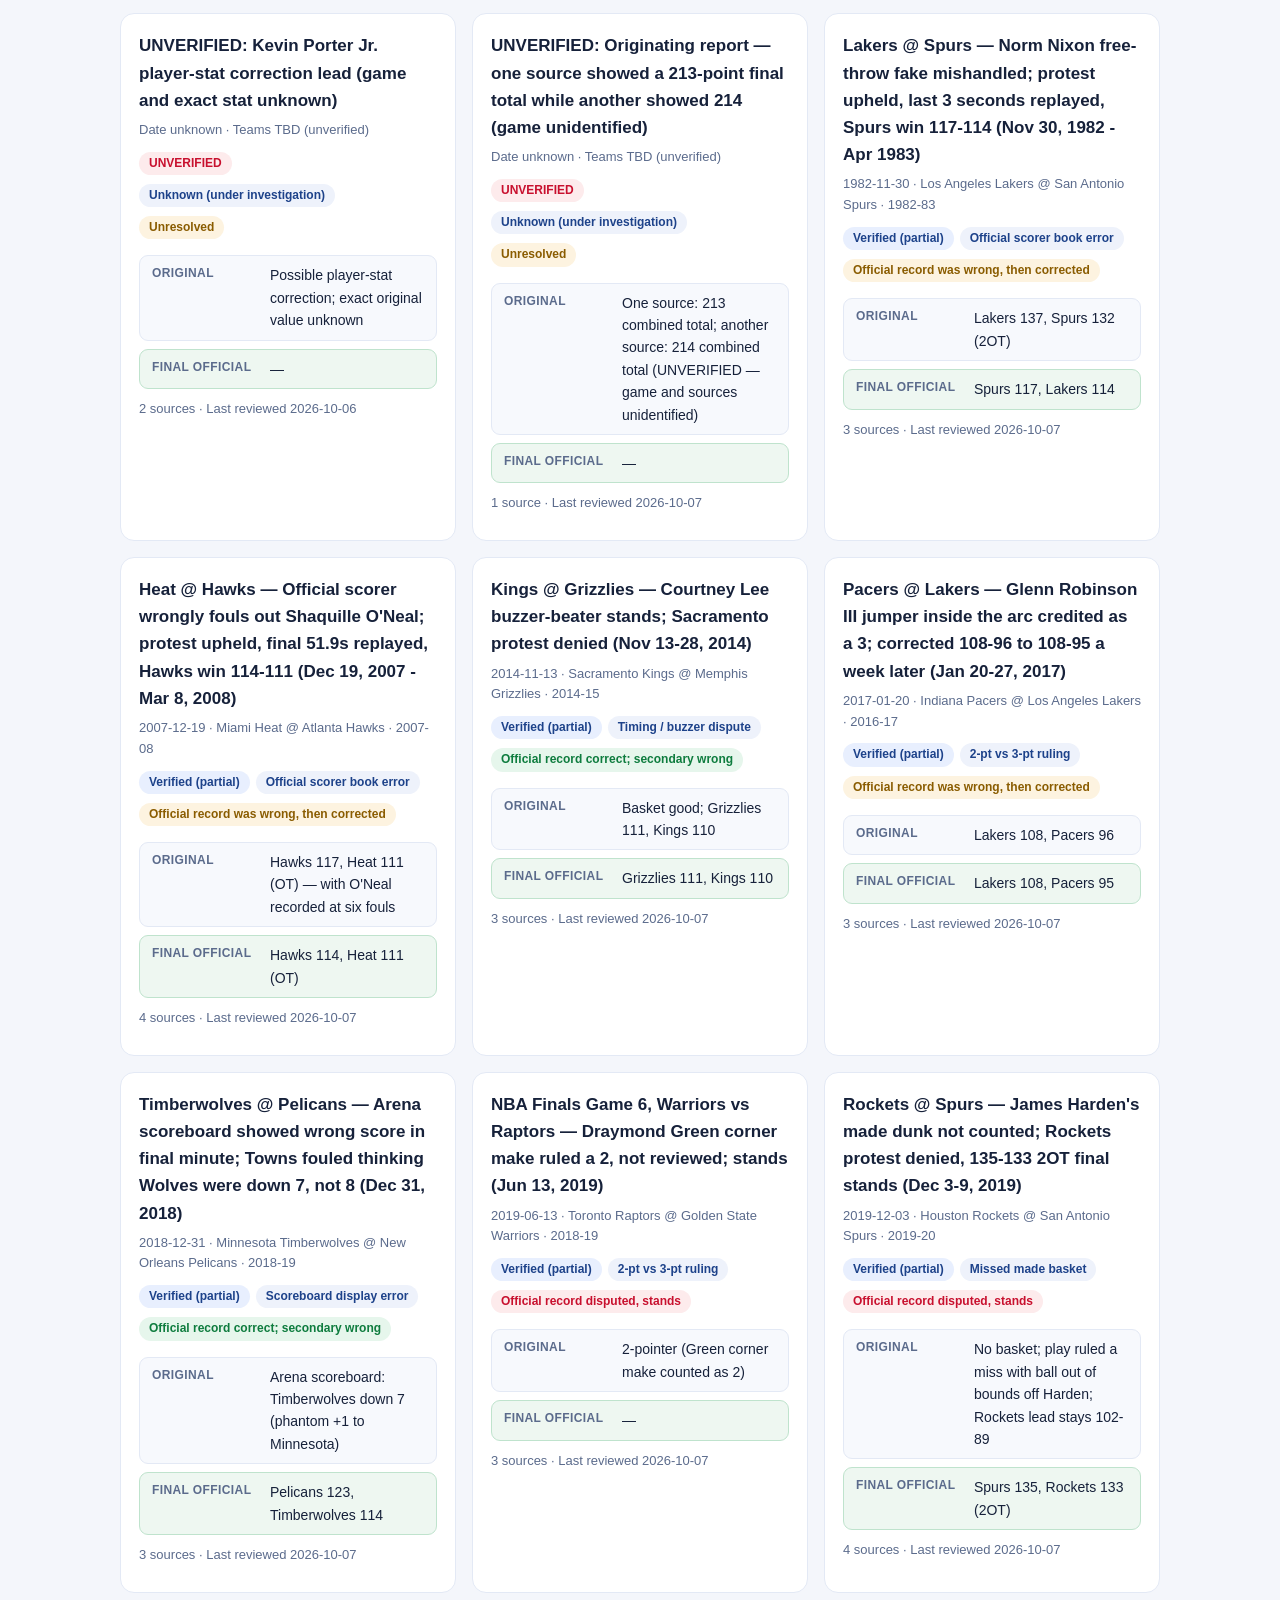
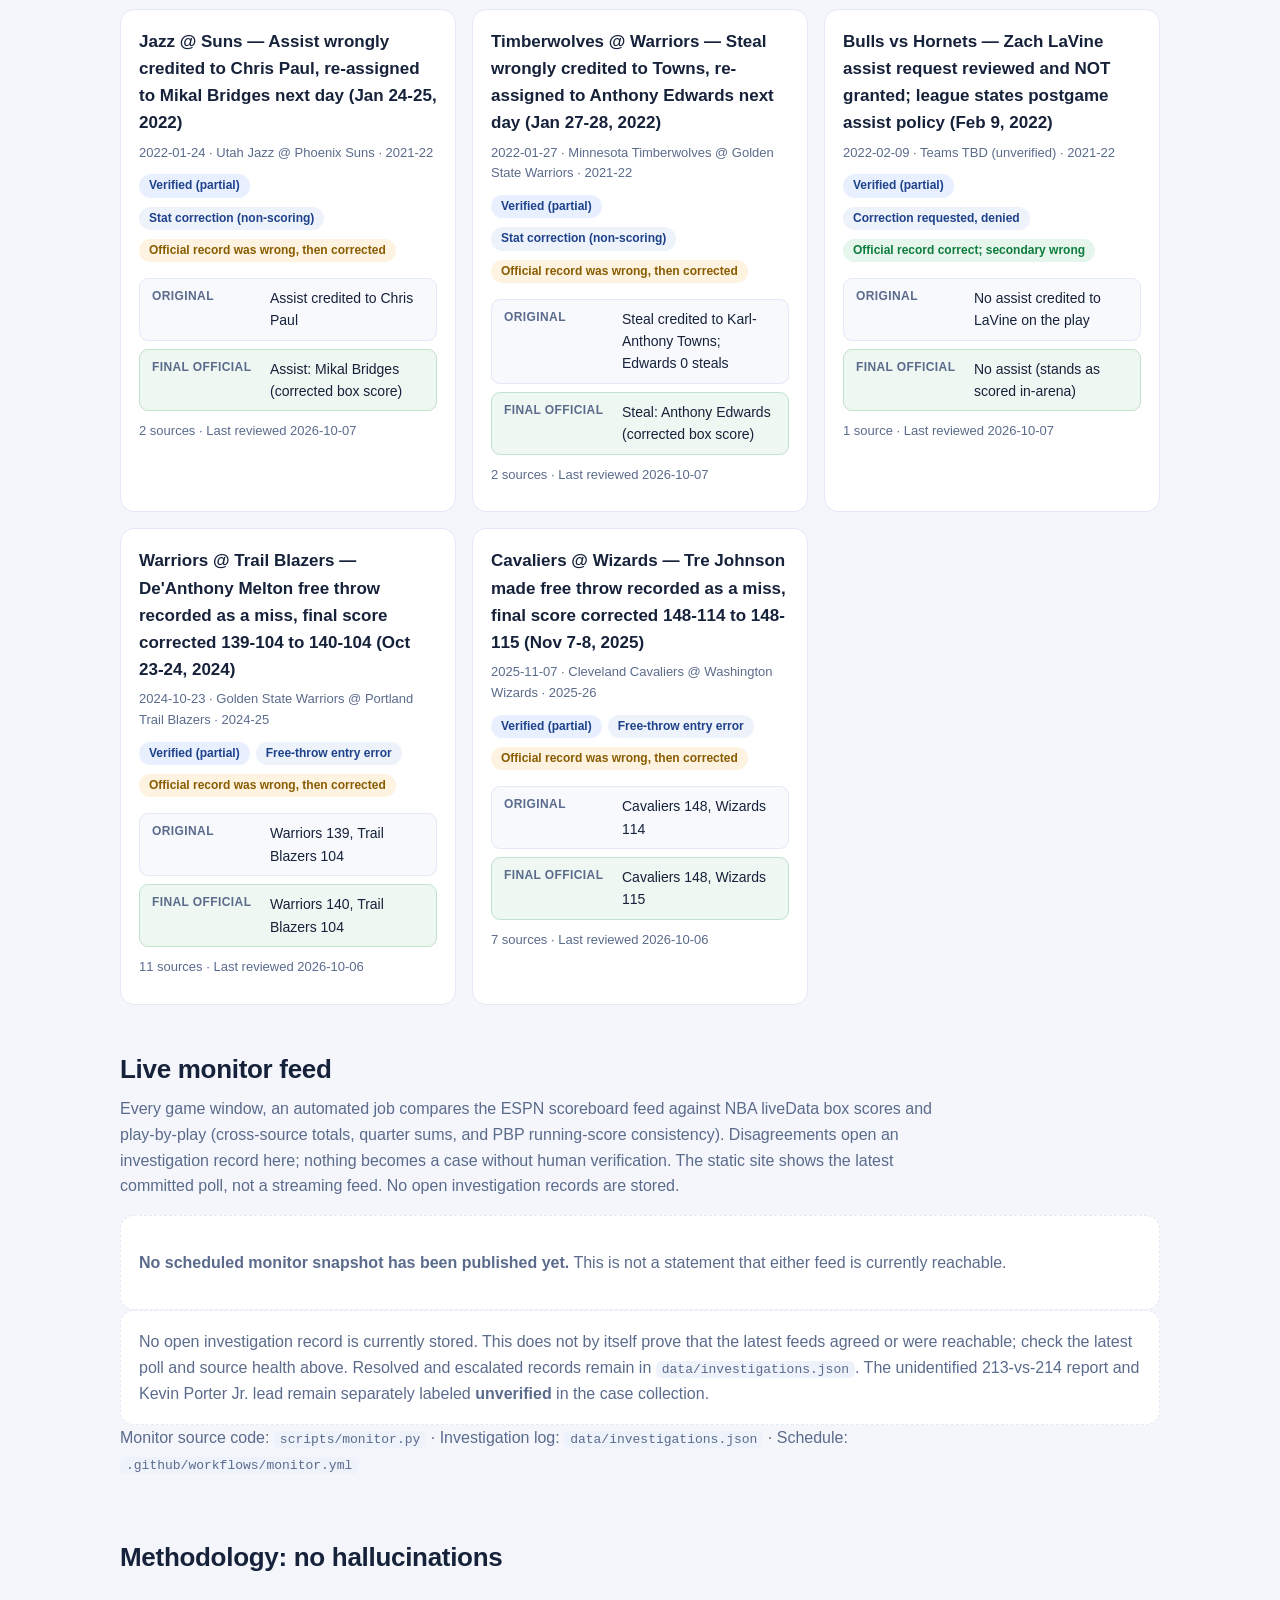
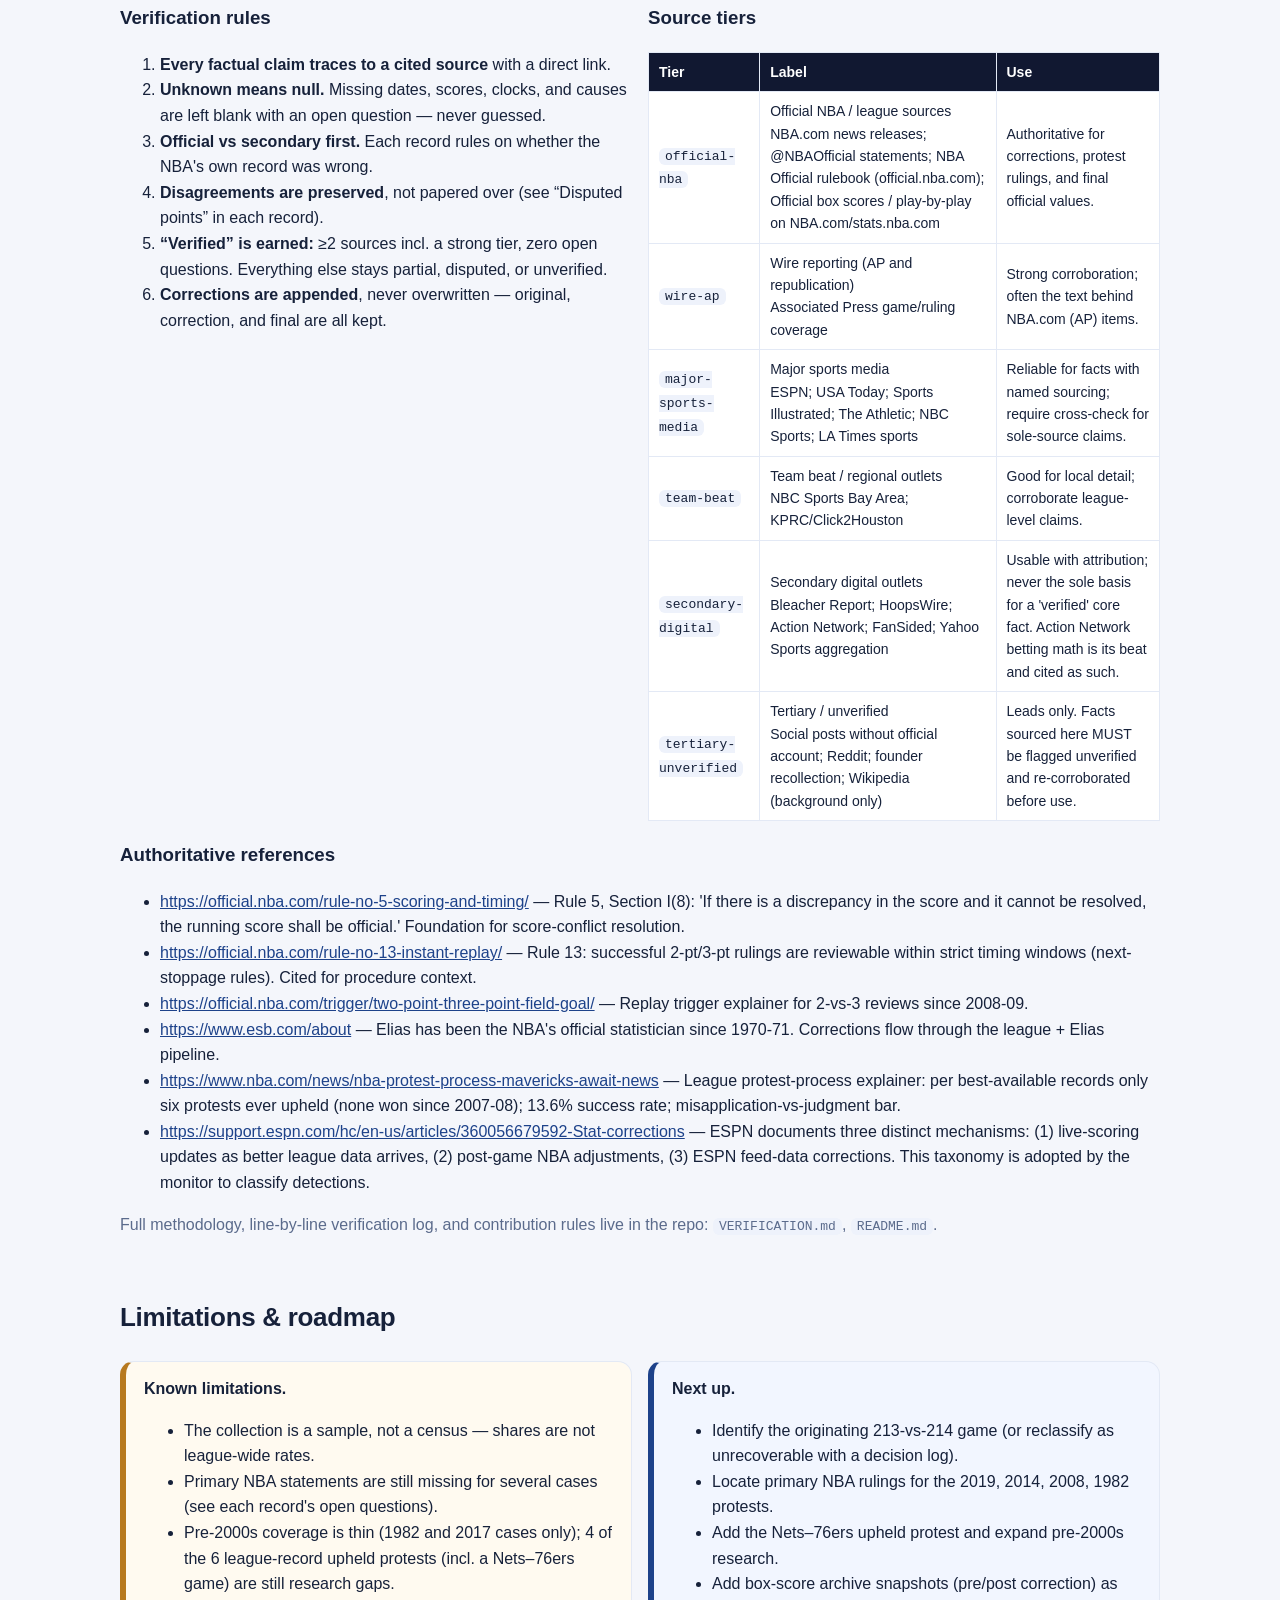
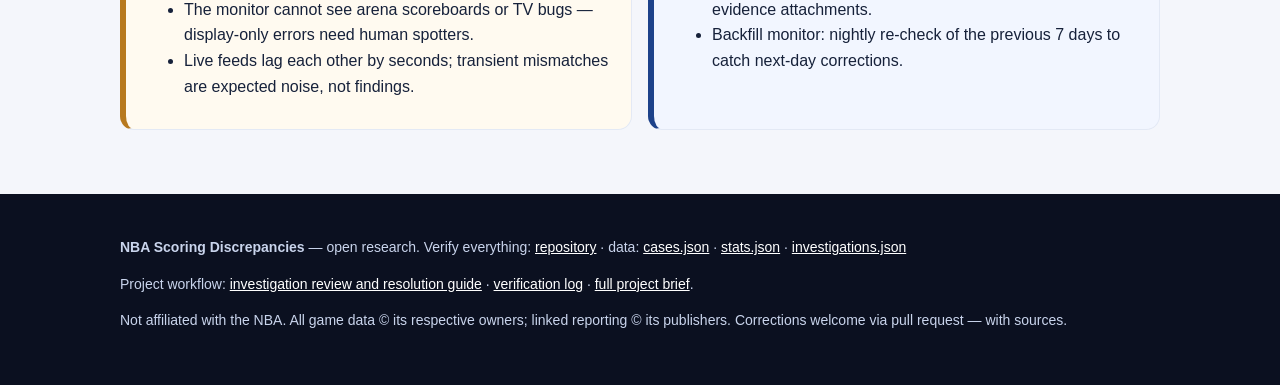
==== commit 6c786fab: "Integrate current monitor and audit source records Co-authored-by: arena-agent <297053741+arena-agen" ====
--- a/docs/index.html
+++ b/docs/index.html
@@ -8,6 +8,7 @@
 <link rel="stylesheet" href="styles.css">
 </head>
 <body>
+<a class="skip-link" href="#main-content">Skip to main content</a>
 <header class="hero">
   <div class="wrap">
     <h1>NBA Scoring Discrepancies</h1>
@@ -31,13 +32,13 @@
   <a href="#method">Methodology</a>
   <a href="#limits">Limitations &amp; roadmap</a>
 </div></nav>
-<main>
+<main id="main-content" tabindex="-1">
 <section id="start"><div class="wrap">
   <h2>Start here: what is this?</h2>
   <p class="lead">This project began with a single incident report: <strong>one source showed a 213-point
     final total for an NBA game while another showed 214.</strong> That report is tracked below as
     <strong>UNVERIFIED</strong> — its game has not been identified yet, so it is treated as an open
-    investigation, not a fact. Everything else on this page is a researched case with cited evidence.</p>
+    investigation, not a fact. Records below include researched cases and separately labeled unverified leads; each shows its evidence state.</p>
   <div class="alert unverified">
     <strong>⚠ The 213-vs-214 report is UNVERIFIED.</strong>
     Game, date, teams, and competing sources are unknown. See the record
@@ -59,7 +60,7 @@
   <p class="lead" id="stats-generated"></p>
   <div class="grid stats">
     <div class="stat-card"><div class="num" id="stat-verified">–</div><div class="lbl">Verified cases (full + partial)</div></div>
-    <div class="stat-card"><div class="num" id="stat-total">–</div><div class="lbl">Total records (incl. unverified stub)</div></div>
+    <div class="stat-card"><div class="num" id="stat-total">–</div><div class="lbl">Total records (including unverified leads)</div></div>
     <div class="stat-card"><div class="num" id="stat-score-changed">–</div><div class="lbl">Cases where the final score changed</div></div>
     <div class="stat-card"><div class="num" id="stat-onepoint">–</div><div class="lbl">One-point final-total corrections</div></div>
     <div class="stat-card"><div class="num" id="stat-official-wrong">–</div><div class="lbl">Official record was wrong (share of verified)</div></div>
@@ -132,7 +133,8 @@
   <p class="lead">Every game window, an automated job compares the ESPN scoreboard feed against NBA
     liveData box scores and play-by-play (cross-source totals, quarter sums, and PBP running-score
     consistency). Disagreements open an investigation record here; nothing becomes a case without
-    human verification. <span id="feed-count"></span></p>
+    human verification. The static site shows the latest committed poll, not a streaming feed. <span id="feed-count"></span></p>
+  <div id="monitor-current" class="feed-empty" aria-live="polite"><p>No scheduled monitor snapshot has been published yet.</p></div>
   <div id="monitor-feed"></div>
   <p class="lead">Monitor source code: <code class="inline">scripts/monitor.py</code> ·
     Investigation log: <code class="inline">data/investigations.json</code> ·
@@ -189,13 +191,16 @@
 </div></section>
 </main>
 
-<div class="detail" id="detail" role="dialog" aria-modal="true"><div class="detail-inner" id="detail-body"></div></div>
+<div class="detail" id="detail" role="dialog" aria-modal="true" aria-label="Case evidence details"><div class="detail-inner" id="detail-body"></div></div>
 
 <footer><div class="wrap">
   <p><strong>NBA Scoring Discrepancies</strong> — open research. Verify everything:
   <a href="https://github.com/buffedlizard55-lab/ScoringDiscrepNBA">repository</a> ·
   data: <a href="data/cases.json">cases.json</a> · <a href="data/stats.json">stats.json</a> ·
   <a href="data/investigations.json">investigations.json</a></p>
+  <p>Project workflow: <a href="INVESTIGATION_WORKFLOW.md">investigation review and resolution guide</a> ·
+  <a href="https://github.com/buffedlizard55-lab/ScoringDiscrepNBA/blob/main/VERIFICATION.md">verification log</a> ·
+  <a href="https://github.com/buffedlizard55-lab/ScoringDiscrepNBA/blob/main/README.md">full project brief</a>.</p>
   <p>Not affiliated with the NBA. All game data © its respective owners; linked reporting © its publishers.
   Corrections welcome via pull request — with sources.</p>
 </div></footer>
--- a/docs/styles.css
+++ b/docs/styles.css
@@ -23,6 +23,12 @@
 }
 a { color: var(--accent2); }
 a:hover { color: var(--accent); }
+:focus-visible { outline: 3px solid #f3b61f; outline-offset: 3px; }
+.skip-link {
+  position: absolute; left: 12px; top: -60px; z-index: 200;
+  padding: 10px 14px; border-radius: 8px; background: #fff; color: var(--ink); font-weight: 700;
+}
+.skip-link:focus { top: 12px; }
 header.hero {
   background: linear-gradient(135deg, var(--bg) 0%, var(--accent2) 70%, #0e2a5c 100%);
   color: #fff;
@@ -120,6 +126,7 @@
 .timeline .tdate { font-weight: 800; color: var(--accent2); }
 .src-list { font-size: 14px; }
 .src-list li { word-break: break-word; }
+.table-scroll { width: 100%; overflow-x: auto; margin: 12px 0; }
 table.clean { width: 100%; border-collapse: collapse; font-size: 14px; background: #fff; }
 table.clean th, table.clean td { border: 1px solid var(--line); padding: 8px 10px; text-align: left; }
 table.clean th { background: var(--bg2); color: #fff; }
